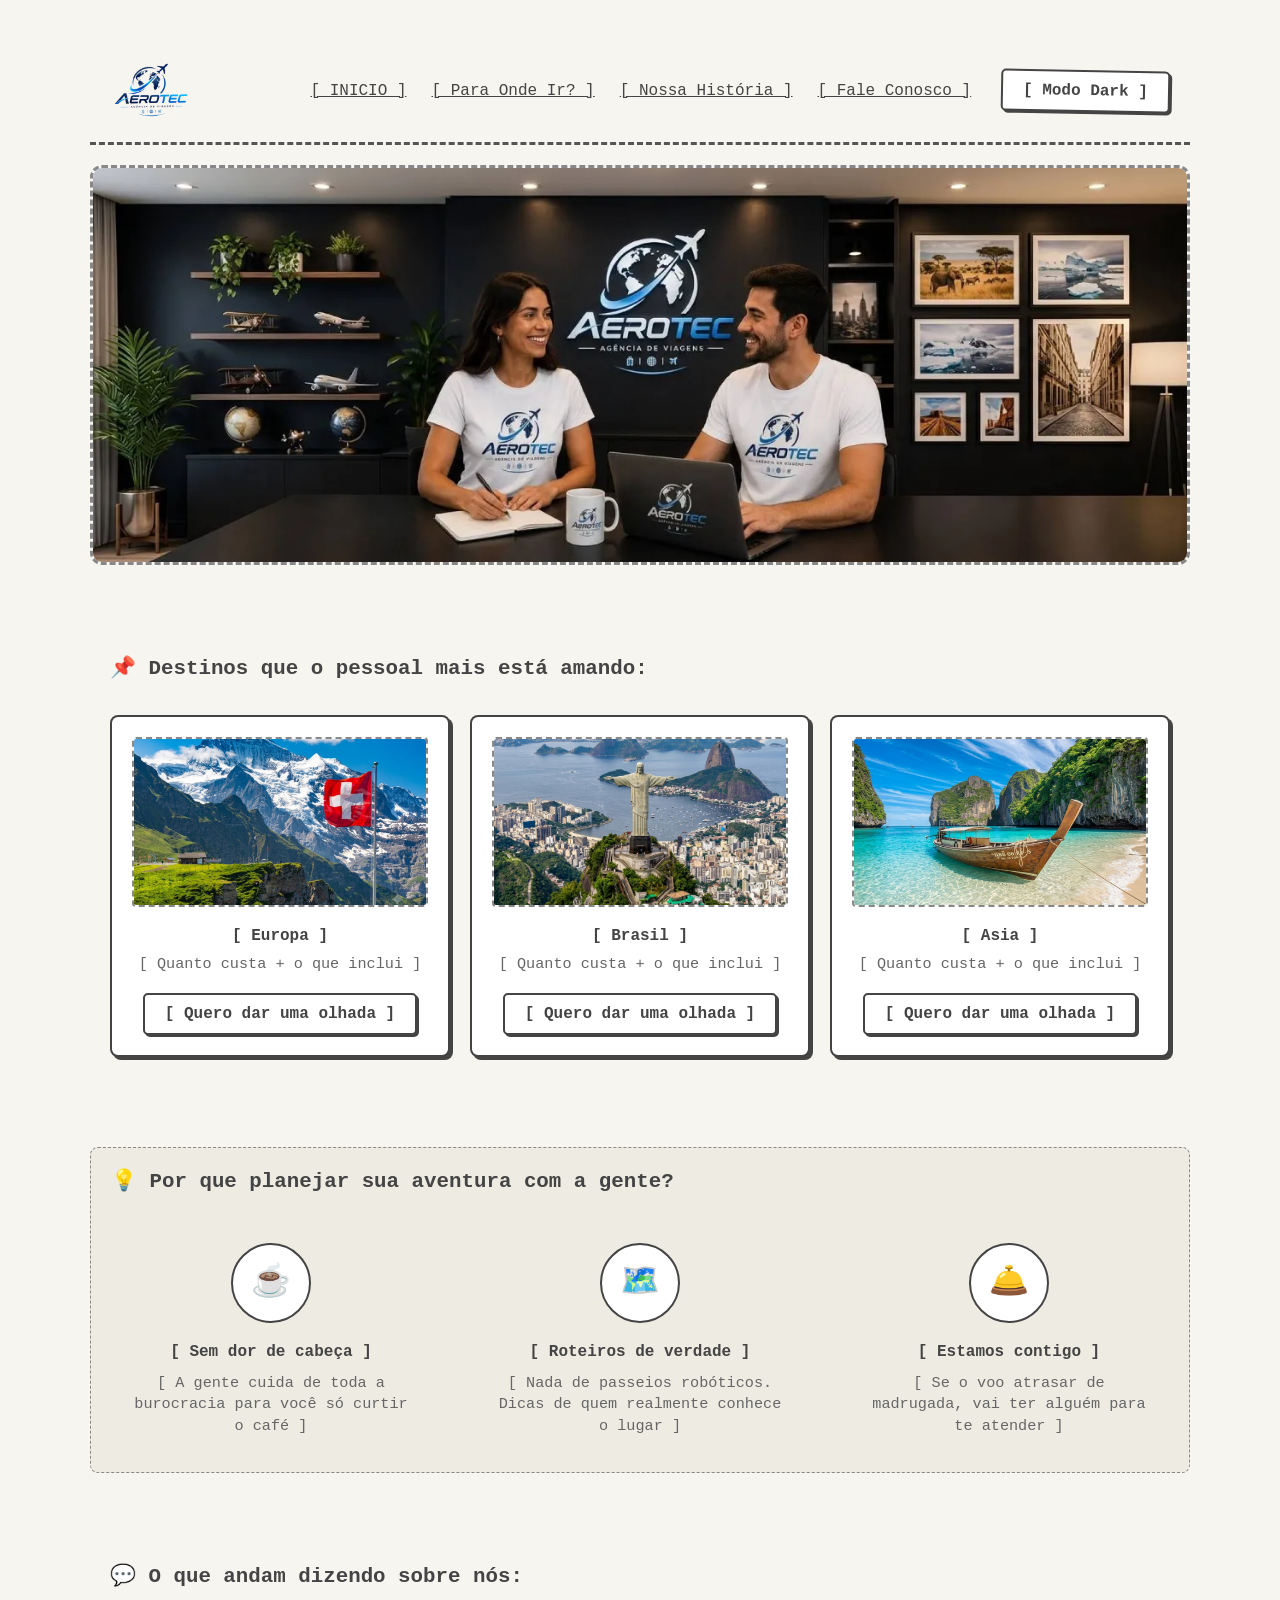
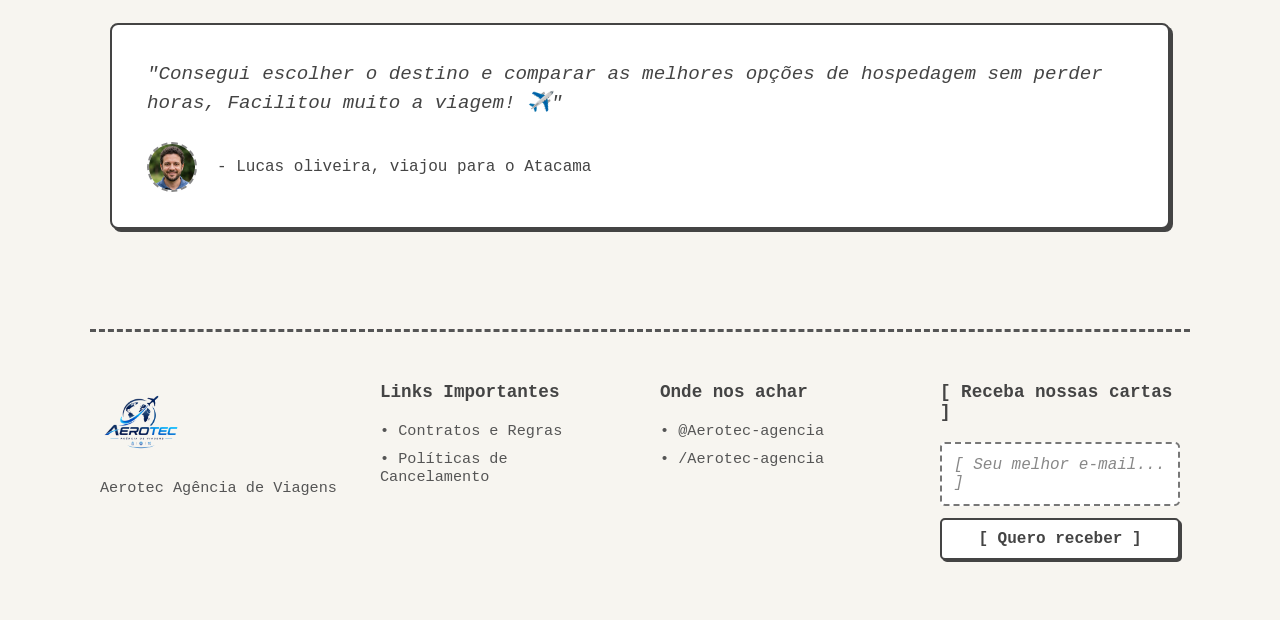
==== index.html @ b5531c9f "primeiro commit" ====
<!DOCTYPE html>
<html lang="pt-BR">
<head>
    <meta charset="UTF-8">
    <title>Meu Rascunho - Aerotec Agência de Viagens</title>
    <link rel="stylesheet" href="style.css">
</head>
<body>

    <div class="container-fixo">
        
        <header class="header-rascunho">
            <div class="logo-box">
                <img id="logo-header" class="logo-img tema-img" src="images/logo.webp" data-claro="images/logo.webp" data-escuro="images/logo%20dark.webp" alt="Logo Aerotec">
            </div>
            <nav class="nav-rascunho">
                <span>[ INICIO ]</span>
                <a href="#destinos" style="text-decoration: none; color: inherit;"><span>[ Para Onde Ir? ]</span></a>
                <a href="historia.html" style="text-decoration: none; color: inherit;"><span>[ Nossa História ]</span></a>
                <a href="#contato" style="text-decoration: none; color: inherit;"><span>[ Fale Conosco ]</span></a>
                <button type="button" id="botao-modo-dark" class="botao-falso botao-modo-dark">[ Modo Dark ]</button>
            </nav>
        </header>

        <section class="hero-rascunho">
            <img id="hero-banner" class="hero-imagem tema-img" src="images/banner.webp" data-claro="images/banner.webp" data-escuro="images/banner%20dark.webp" alt="Banner Aerotec">
        </section>

        <section id="destinos" class="secao-rascunho">
            <h3>📌 Destinos que o pessoal mais está amando:</h3>
            <div class="grid-destinos">
                <div class="card-destino">
                    <div class="imagem-box">
                        <img src="images/pag.europa.webp" alt="Foto da Praia X">
                    </div>
                    <h4>[ Europa ]</h4>
                    <p>[ Quanto custa + o que inclui ]</p>
                    <div class="botao-falso">[ Quero dar uma olhada ]</div>
                </div>
                <div class="card-destino">
                    <div class="imagem-box">
                        <img src="images/pag.brasil.webp" alt="Foto da Cidade Y">
                    </div>
                    <h4>[ Brasil ]</h4>
                    <p>[ Quanto custa + o que inclui ]</p>
                    <div class="botao-falso">[ Quero dar uma olhada ]</div>
                </div>
                <div class="card-destino">
                    <div class="imagem-box">
                        <img src="images/pag.asia.webp" alt="Foto da Montanha Z">
                    </div>
                    <h4>[ Asia ]</h4>
                    <p>[ Quanto custa + o que inclui ]</p>
                    <div class="botao-falso">[ Quero dar uma olhada ]</div>
                </div>
            </div>
        </section>

        <section class="secao-rascunho bkg-papel">
            <h3>💡 Por que planejar sua aventura com a gente?</h3>
            <div class="grid-vantagens">
                <div class="card-vantagem">
                    <div class="icone-box">☕</div>
                    <h4>[ Sem dor de cabeça ]</h4>
                    <p>[ A gente cuida de toda a burocracia para você só curtir o café ]</p>
                </div>
                <div class="card-vantagem">
                    <div class="icone-box">🗺️</div>
                    <h4>[ Roteiros de verdade ]</h4>
                    <p>[ Nada de passeios robóticos. Dicas de quem realmente conhece o lugar ]</p>
                </div>
                <div class="card-vantagem">
                    <div class="icone-box">🛎️</div>
                    <h4>[ Estamos contigo ]</h4>
                    <p>[ Se o voo atrasar de madrugada, vai ter alguém para te atender ]</p>
                </div>
            </div>
        </section>

        <section class="secao-rascunho">
            <h3>💬 O que andam dizendo sobre nós:</h3>
            <div class="depoimento-box">
                <p class="aspas">"Consegui escolher o destino e comparar as melhores opções de hospedagem sem perder horas, Facilitou muito a viagem! ✈️"</p>
                <div class="cliente-info">
                    <div class="avatar-falso">
                        <img src="images/lucas avaliador.webp" alt="Foto do cliente">
                    </div>
                    <span>- Lucas oliveira, viajou para o Atacama</span>
                </div>
            </div>
        </section>

        <footer class="footer-rascunho">
            <div class="coluna-footer">
                <img id="logo-footer" class="logo-footer logo-img tema-img" src="images/logo.webp" data-claro="images/logo.webp" data-escuro="images/logo%20dark.webp" alt="Logo Aerotec">
                <p>Aerotec Agência de Viagens</p>
            </div>
            <div class="coluna-footer">
                <strong>Links Importantes</strong>
                <p>• <a href="contratos.html" style="text-decoration: none; color: inherit;">Contratos e Regras</a></p>
                <p>• <a href="politicas.html" style="text-decoration: none; color: inherit;">Políticas de Cancelamento</a></p>
            </div>
            <div class="coluna-footer">
                <strong>Onde nos achar</strong>
                <p>• @Aerotec-agencia</p>
                <p>• /Aerotec-agencia</p>
            </div>
            <div id="contato" class="coluna-footer">
                <strong>[ Receba nossas cartas ]</strong>
                <div class="input-falso">[ Seu melhor e-mail... ]</div>
                <div class="botao-falso">[ Quero receber ]</div>
            </div>
        </footer>

    </div>

    <script>
        const botaoModoDark = document.getElementById('botao-modo-dark');
        const imagensTema = document.querySelectorAll('.tema-img');

        botaoModoDark.addEventListener('click', () => {
            const ativarDark = !document.body.classList.contains('modo-dark');
            document.body.classList.toggle('modo-dark', ativarDark);

            imagensTema.forEach((img) => {
                img.src = ativarDark ? img.dataset.escuro : img.dataset.claro;
            });

            botaoModoDark.textContent = ativarDark ? '[ Modo Claro ]' : '[ Modo Dark ]';
        });
    </script>

</body>
</html>
---- style.css ----
/* CONFIGURAÇÕES GERAIS - ESTILO RASCUNHO À MÃO */
* {
    margin: 0;
    padding: 0;
    box-sizing: border-box;
    font-family: 'Comic Sans MS', 'Chalkboard SE', 'Courier New', sans-serif;
    color: var(--texto-principal);
}

:root {
    --fundo-pagina: #f7f5f0;
    --texto-principal: #444444;
    --texto-secundario: #666666;
    --texto-suave: #555555;
    --texto-placeholder: #888888;
    --borda-principal: #444444;
    --borda-secundaria: #555555;
    --borda-suave: #888888;
    --borda-tracejada: #777777;
    --fundo-card: #ffffff;
    --fundo-papel: #eeebe3;
    --fundo-input: #ffffff;
    --fundo-imagem: #fafafa;
    --sombra-cor: #444444;
}

body {
    background-color: var(--fundo-pagina);
    padding: 40px 0;
    transition: background-color 0.3s ease;
}

body.modo-dark {
    --fundo-pagina: #1a1a22;
    --texto-principal: #e8e4dc;
    --texto-secundario: #c4bfb5;
    --texto-suave: #b8b3a8;
    --texto-placeholder: #9a958a;
    --borda-principal: #d4af37;
    --borda-secundaria: #c9a227;
    --borda-suave: #a89030;
    --borda-tracejada: #8a7840;
    --fundo-card: #252530;
    --fundo-papel: #2a2a35;
    --fundo-input: #2e2e3a;
    --fundo-imagem: #303040;
    --sombra-cor: #000000;
}

/* CONTAINER FIXO - SEM RESPONSIVIDADE */
.container-fixo {
    width: 1100px;
    margin: 0 auto;
    position: relative;
}

/* ESPAÇAMENTO E RESPIRO */
.secao-rascunho {
    margin: 70px 0; /* Espaço vazio generoso para o layout respirar */
    padding: 20px;
}

.bkg-papel {
    background-color: var(--fundo-papel);
    border-radius: 8px;
    border: 1px dashed var(--borda-suave);
}

h3 {
    margin-bottom: 35px;
    font-size: 1.3rem;
    font-weight: bold;
}

/* BOTÕES E INPUTS ARTESANAIS */
.botao-falso {
    border: 2px solid var(--borda-principal);
    padding: 10px 20px;
    display: inline-block;
    background: var(--fundo-card);
    cursor: pointer;
    text-align: center;
    font-weight: bold;
    border-radius: 5px;
    box-shadow: 2px 2px 0px var(--sombra-cor);
    font-family: inherit;
    font-size: inherit;
}

.input-falso {
    border: 2px dashed var(--borda-tracejada);
    padding: 12px;
    background: var(--fundo-input);
    color: var(--texto-placeholder);
    flex-grow: 1;
    font-style: italic;
    border-radius: 5px;
}

/* CABEÇALHO FIXO */
.header-rascunho {
    display: flex;
    justify-content: space-between;
    align-items: center;
    padding: 10px 20px;
    border-bottom: 3px dashed var(--borda-secundaria);
    margin-bottom: 20px;
}

.logo-box {
    transform: rotate(-1deg);
}

.logo-box img,
.logo-footer {
    height: 82px;
    width: auto;
    display: block;
}

body.modo-dark .logo-box {
    background: transparent;
}

.nav-rascunho {
    display: flex;
    align-items: center;
    flex-wrap: wrap;
    gap: 10px 25px;
}

.nav-rascunho span {
    cursor: pointer;
    text-decoration: underline;
}

.botao-modo-dark {
    transform: rotate(1deg);
    margin-left: 5px;
}

/* HERO / BANNER PRINCIPAL FIXO */
.hero-rascunho {
    border: 3px dashed var(--borda-suave);
    border-radius: 12px;
    overflow: hidden;
    line-height: 0;
    aspect-ratio: 11 / 4;
}

.hero-imagem {
    width: 100%;
    height: 100%;
    display: block;
    object-fit: cover;
    object-position: center;
}
.grid-destinos {
    display: flex;
    justify-content: space-between;
}

.card-destino {
    border: 2px solid var(--borda-principal);
    width: 340px;
    padding: 20px;
    background: var(--fundo-card);
    border-radius: 8px;
    box-shadow: 3px 3px 0px var(--sombra-cor);
    text-align: center;
}

.imagem-box {
    border: 2px dashed var(--borda-suave);
    height: 170px;
    margin-bottom: 20px;
    background: var(--fundo-imagem);
    overflow: hidden;
    border-radius: 4px;
}

.imagem-box img {
    width: 100%;
    height: 100%;
    object-fit: cover;
    display: block;
}

.card-destino h4 {
    margin-bottom: 10px;
}

.card-destino p {
    margin-bottom: 20px;
    color: var(--texto-secundario);
    font-size: 0.95rem;
}

/* SEÇÃO 2: VANTAGENS FIXO */
.grid-vantagens {
    display: flex;
    justify-content: space-between;
}

.card-vantagem {
    width: 320px; /* Largura estritamente fixa */
    text-align: center;
    padding: 15px;
}

.icone-box {
    border: 2px solid var(--borda-principal);
    width: 80px;
    height: 80px;
    line-height: 76px;
    font-size: 2rem;
    margin: 0 auto 20px auto;
    background: var(--fundo-card);
    border-radius: 50%;
}

.card-vantagem h4 {
    margin-bottom: 12px;
}

.card-vantagem p {
    font-size: 0.95rem;
    color: var(--texto-secundario);
    line-height: 1.4;
}

.depoimento-box {
    border: 2px solid var(--borda-principal);
    padding: 35px;
    background: var(--fundo-card);
    border-radius: 8px;
    box-shadow: 3px 3px 0px var(--sombra-cor);
    position: relative;
}

.aspas {
    font-style: italic;
    font-size: 1.2rem;
    margin-bottom: 25px;
    line-height: 1.5;
}

.cliente-info {
    display: flex;
    align-items: center;
    gap: 20px;
}

.avatar-falso {
    border: 2px dashed var(--borda-suave);
    width: 50px;
    height: 50px;
    background: var(--fundo-imagem);
    border-radius: 50%;
    overflow: hidden;
    flex-shrink: 0;
}

.avatar-falso img {
    width: 100%;
    height: 100%;
    object-fit: cover;
    display: block;
}

.logo-footer {
    margin-bottom: 15px;
}

/* RODAPÉ FIXO */
.footer-rascunho {
    margin-top: 80px;
    border-top: 3px dashed var(--borda-secundaria);
    padding: 50px 10px 20px 10px;
    display: flex;
    justify-content: space-between;
}

.coluna-footer {
    width: 240px; /* Largura estritamente fixa */
}

.coluna-footer strong {
    display: block;
    margin-bottom: 20px;
    font-size: 1.1rem;
}

.coluna-footer p {
    margin-bottom: 10px;
    font-size: 0.95rem;
    color: var(--texto-suave);
}

.coluna-footer .input-falso {
    margin-bottom: 12px;
    display: block;
    width: 100%;
}

.coluna-footer .botao-falso {
    width: 100%;
}
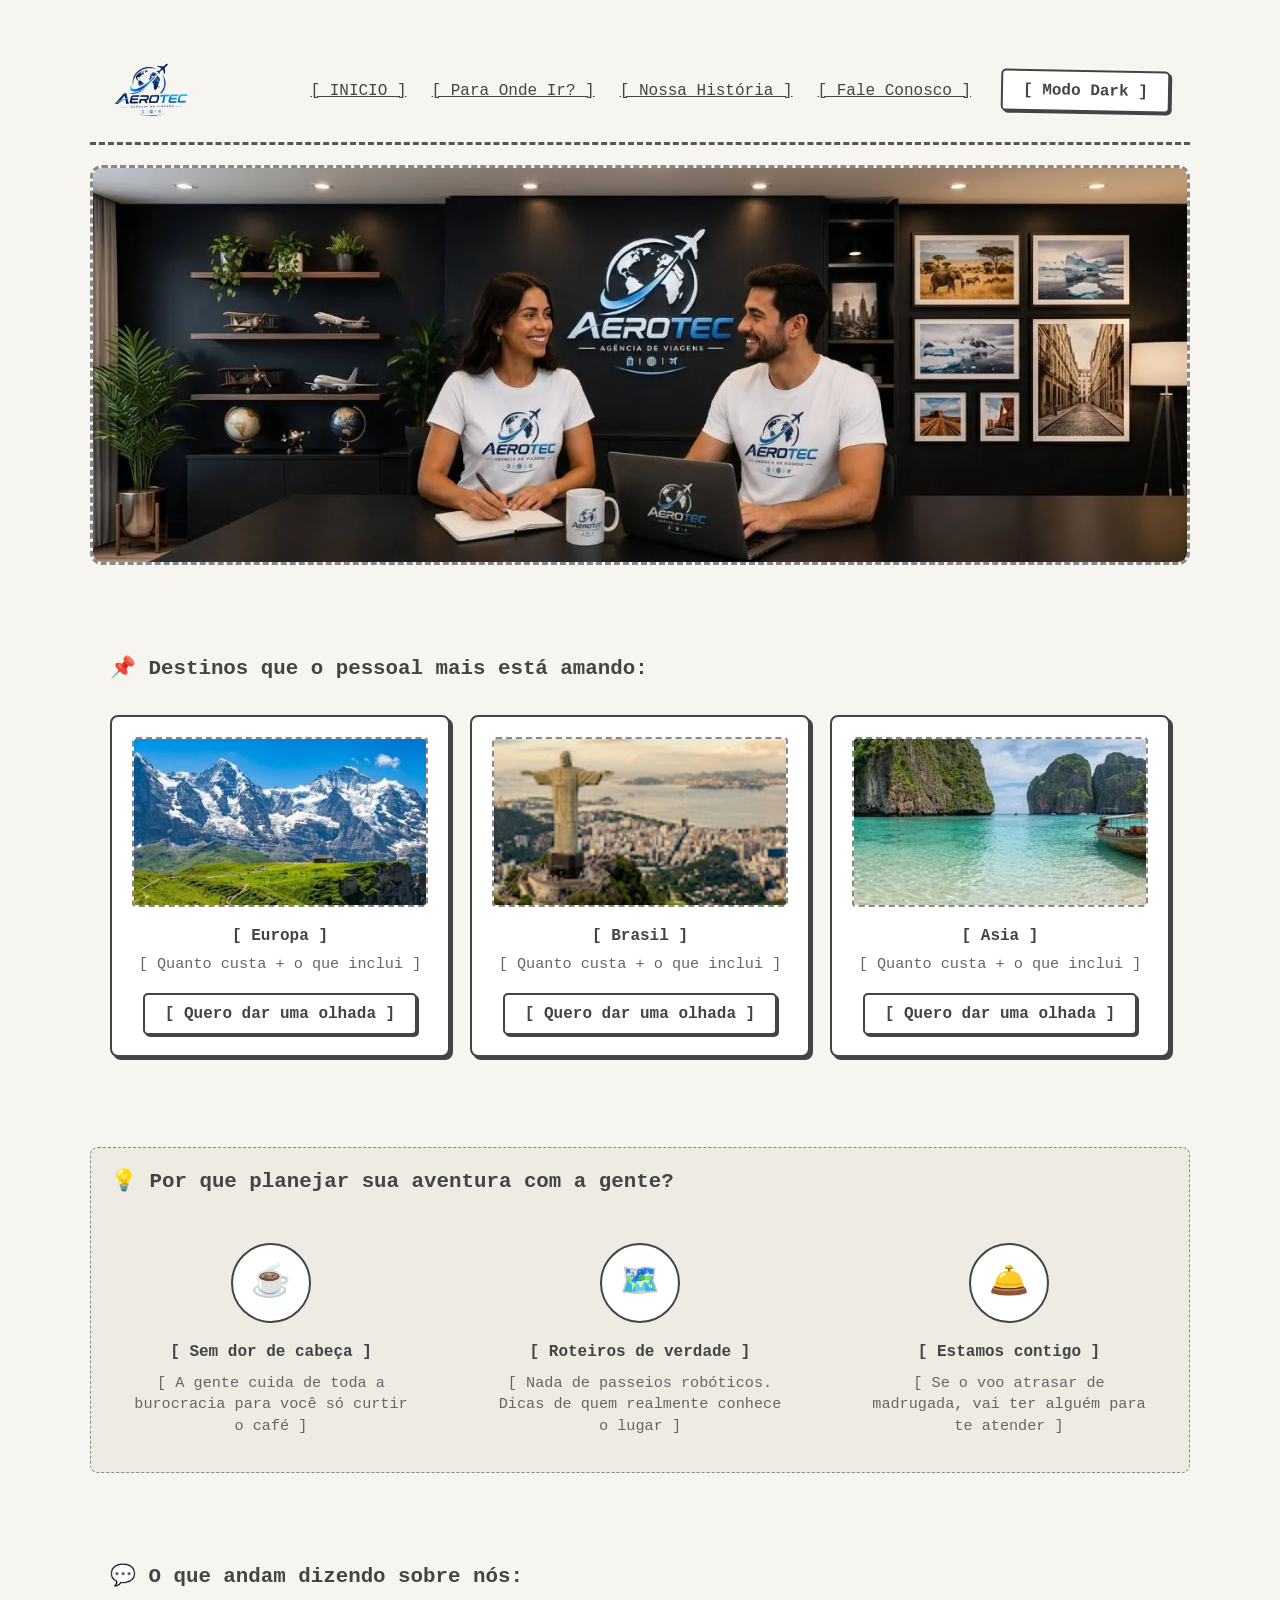
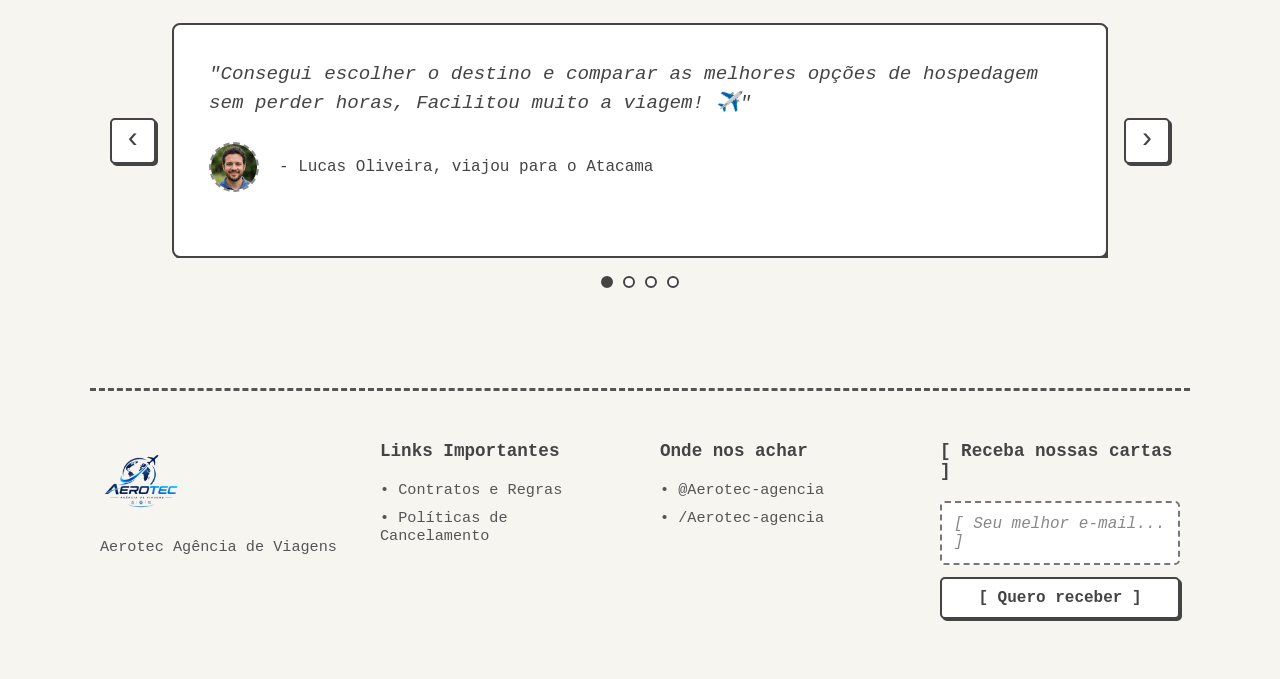
==== commit 6a849b36: "Atualização do projeto" ====
--- a/index.html
+++ b/index.html
@@ -4,6 +4,7 @@
     <meta charset="UTF-8">
     <title>Meu Rascunho - Aerotec Agência de Viagens</title>
     <link rel="stylesheet" href="style.css">
+    <meta name="viewport" content="width=device-width, initial-scale=1.0">
 </head>
 <body>
 
@@ -25,34 +26,49 @@
         <section class="hero-rascunho">
             <img id="hero-banner" class="hero-imagem tema-img" src="images/banner.webp" data-claro="images/banner.webp" data-escuro="images/banner%20dark.webp" alt="Banner Aerotec">
         </section>
-
         <section id="destinos" class="secao-rascunho">
             <h3>📌 Destinos que o pessoal mais está amando:</h3>
             <div class="grid-destinos">
+        
+                <!-- Card Europa -->
                 <div class="card-destino">
                     <div class="imagem-box">
-                        <img src="images/pag.europa.webp" alt="Foto da Praia X">
+                        <picture>
+                            <source srcset="images/pag.europa_mobile.webp" media="(max-width: 768px)">
+                            <img src="images/pag.europa.webp" alt="Europa">
+                        </picture>
                     </div>
                     <h4>[ Europa ]</h4>
                     <p>[ Quanto custa + o que inclui ]</p>
                     <div class="botao-falso">[ Quero dar uma olhada ]</div>
                 </div>
+        
+                <!-- Card Brasil -->
                 <div class="card-destino">
                     <div class="imagem-box">
-                        <img src="images/pag.brasil.webp" alt="Foto da Cidade Y">
+                        <picture>
+                            <source srcset="images/pag.brasil_mobile.webp" media="(max-width: 768px)">
+                            <img src="images/pag.brasil.webp" alt="Brasil">
+                        </picture>
                     </div>
                     <h4>[ Brasil ]</h4>
                     <p>[ Quanto custa + o que inclui ]</p>
                     <div class="botao-falso">[ Quero dar uma olhada ]</div>
                 </div>
+        
+                <!-- Card Ásia -->
                 <div class="card-destino">
                     <div class="imagem-box">
-                        <img src="images/pag.asia.webp" alt="Foto da Montanha Z">
+                        <picture>
+                            <source srcset="images/pag.asia_mobile.webp" media="(max-width: 768px)">
+                            <img src="images/pag.asia.webp" alt="Ásia">
+                        </picture>
                     </div>
                     <h4>[ Asia ]</h4>
                     <p>[ Quanto custa + o que inclui ]</p>
                     <div class="botao-falso">[ Quero dar uma olhada ]</div>
                 </div>
+        
             </div>
         </section>
 
@@ -79,14 +95,52 @@
 
         <section class="secao-rascunho">
             <h3>💬 O que andam dizendo sobre nós:</h3>
-            <div class="depoimento-box">
-                <p class="aspas">"Consegui escolher o destino e comparar as melhores opções de hospedagem sem perder horas, Facilitou muito a viagem! ✈️"</p>
-                <div class="cliente-info">
-                    <div class="avatar-falso">
-                        <img src="images/lucas avaliador.webp" alt="Foto do cliente">
-                    </div>
-                    <span>- Lucas oliveira, viajou para o Atacama</span>
-                </div>
+            <div class="carrossel-depoimentos" id="carrossel-depoimentos">
+                <div class="carrossel-linha">
+                    <button type="button" class="carrossel-seta" data-carrossel-prev aria-label="Depoimento anterior">‹</button>
+                    <div class="carrossel-viewport">
+                        <div class="carrossel-trilha">
+                            <article class="depoimento-box">
+                                <p class="aspas">"Consegui escolher o destino e comparar as melhores opções de hospedagem sem perder horas, Facilitou muito a viagem! ✈️"</p>
+                                <div class="cliente-info">
+                                    <div class="avatar-falso">
+                                        <img src="images/lucas avaliador.webp" alt="Foto de Lucas Oliveira">
+                                    </div>
+                                    <span>- Lucas Oliveira, viajou para o Atacama</span>
+                                </div>
+                            </article>
+                            <article class="depoimento-box">
+                                <p class="aspas">"O roteiro na Europa foi redondo: trem, hotel e dicas de quem já conhecia a cidade. Não fiquei perdido nem um dia. 🗺️"</p>
+                                <div class="cliente-info">
+                                    <div class="avatar-falso">
+                                        <img src="images/marinaavaliadora.webp" alt="Foto de Marina Costa">
+                                    </div>
+                                    <span>- Marina Costa, viajou para Lisboa</span>
+                                </div>
+                            </article>
+                            <article class="depoimento-box">
+                                <p class="aspas">"Pedi um plano para o Japão e saiu do papel sem enrolação. Passagens, hospedagem e horários certos para não perder nada. 🏯"</p>
+                                <div class="cliente-info">
+                                    <div class="avatar-falso">
+                                        <img src="images/rafaelavaliador.webp" alt="Foto de Rafael Santos">
+                                    </div>
+                                    <span>- Rafael Santos, viajou para Tóquio</span>
+                                </div>
+                            </article>
+                            <article class="depoimento-box">
+                                <p class="aspas">"Queria conhecer o Brasil de verdade, não só o cartão-postal. A equipe montou um roteiro leve e com gente pra atender se algo saísse do script. 🌿"</p>
+                                <div class="cliente-info">
+                                    <div class="avatar-falso">
+                                        <img src="images/pedro avaliador.webp" alt="Foto de Pedro Raul">
+                                    </div>
+                                    <span>- Pedro raul, viajou para a Chapada Diamantina</span>
+                                </div>
+                            </article>
+                        </div>
+                    </div>
+                    <button type="button" class="carrossel-seta" data-carrossel-next aria-label="Próximo depoimento">›</button>
+                </div>
+                <div class="carrossel-pontos" data-carrossel-pontos></div>
             </div>
         </section>
 
@@ -128,7 +182,33 @@
 
             botaoModoDark.textContent = ativarDark ? '[ Modo Claro ]' : '[ Modo Dark ]';
         });
+
+        const carrossel = document.getElementById('carrossel-depoimentos');
+        const trilha = carrossel.querySelector('.carrossel-trilha');
+        const slides = carrossel.querySelectorAll('.depoimento-box');
+        const pontosBox = carrossel.querySelector('[data-carrossel-pontos]');
+        let indiceAtual = 0;
+
+        slides.forEach((_, indice) => {
+            const ponto = document.createElement('button');
+            ponto.type = 'button';
+            ponto.className = 'carrossel-ponto' + (indice === 0 ? ' ativo' : '');
+            ponto.setAttribute('aria-label', 'Ir para depoimento ' + (indice + 1));
+            ponto.addEventListener('click', () => irParaSlide(indice));
+            pontosBox.appendChild(ponto);
+        });
+
+        const pontos = pontosBox.querySelectorAll('.carrossel-ponto');
+
+        function irParaSlide(indice) {
+            indiceAtual = (indice + slides.length) % slides.length;
+            trilha.style.transform = 'translateX(-' + (indiceAtual * 100) + '%)';
+            pontos.forEach((ponto, i) => ponto.classList.toggle('ativo', i === indiceAtual));
+        }
+
+        carrossel.querySelector('[data-carrossel-prev]').addEventListener('click', () => irParaSlide(indiceAtual - 1));
+        carrossel.querySelector('[data-carrossel-next]').addEventListener('click', () => irParaSlide(indiceAtual + 1));
     </script>
 
 </body>
-</html>+</html> 
--- a/style.css
+++ b/style.css
@@ -229,6 +229,72 @@
     line-height: 1.4;
 }
 
+.carrossel-depoimentos {
+    position: relative;
+}
+
+.carrossel-linha {
+    display: flex;
+    align-items: center;
+    gap: 16px;
+}
+
+.carrossel-viewport {
+    overflow: hidden;
+    flex: 1;
+    min-width: 0;
+}
+
+.carrossel-trilha {
+    display: flex;
+    transition: transform 0.4s ease;
+}
+
+.carrossel-trilha .depoimento-box {
+    flex: 0 0 100%;
+    min-height: 210px;
+}
+
+.carrossel-seta {
+    width: 46px;
+    height: 46px;
+    flex-shrink: 0;
+    border: 2px solid var(--borda-principal);
+    background: var(--fundo-card);
+    box-shadow: 2px 2px 0px var(--sombra-cor);
+    border-radius: 5px;
+    cursor: pointer;
+    font-size: 1.8rem;
+    line-height: 1;
+    font-family: inherit;
+    color: var(--texto-principal);
+}
+
+.carrossel-seta:hover {
+    transform: translateY(-1px);
+}
+
+.carrossel-pontos {
+    display: flex;
+    justify-content: center;
+    gap: 10px;
+    margin-top: 18px;
+}
+
+.carrossel-ponto {
+    width: 12px;
+    height: 12px;
+    padding: 0;
+    border: 2px solid var(--borda-principal);
+    background: var(--fundo-card);
+    border-radius: 50%;
+    cursor: pointer;
+}
+
+.carrossel-ponto.ativo {
+    background: var(--borda-principal);
+}
+
 .depoimento-box {
     border: 2px solid var(--borda-principal);
     padding: 35px;
@@ -268,6 +334,16 @@
     display: block;
 }
 
+.avatar-iniciais {
+    width: 100%;
+    height: 100%;
+    display: flex;
+    align-items: center;
+    justify-content: center;
+    font-weight: bold;
+    font-size: 0.8rem;
+}
+
 .logo-footer {
     margin-bottom: 15px;
 }
@@ -305,4 +381,33 @@
 
 .coluna-footer .botao-falso {
     width: 100%;
-}+}
+/* Responsividade forçada para celular */
+@media (max-width: 768px) {
+
+    /* Força os 3 cards de destinos a ficarem um abaixo do outro */
+    .grid-destinos {
+      display: flex !important;
+      flex-direction: column !important;
+      align-items: center !important;
+      gap: 20px !important;
+    }
+  
+    .card-destino {
+      width: 100% !important;
+      max-width: 100% !important;
+    }
+  
+    /* Força as colunas do rodapé a empilharem */
+    .footer-rascunho {
+      display: flex !important;
+      flex-direction: column !important;
+      align-items: center !important;
+      text-align: center !important;
+      gap: 20px !important;
+    }
+  
+    .coluna-footer {
+      width: 100% !important;
+    }
+  }
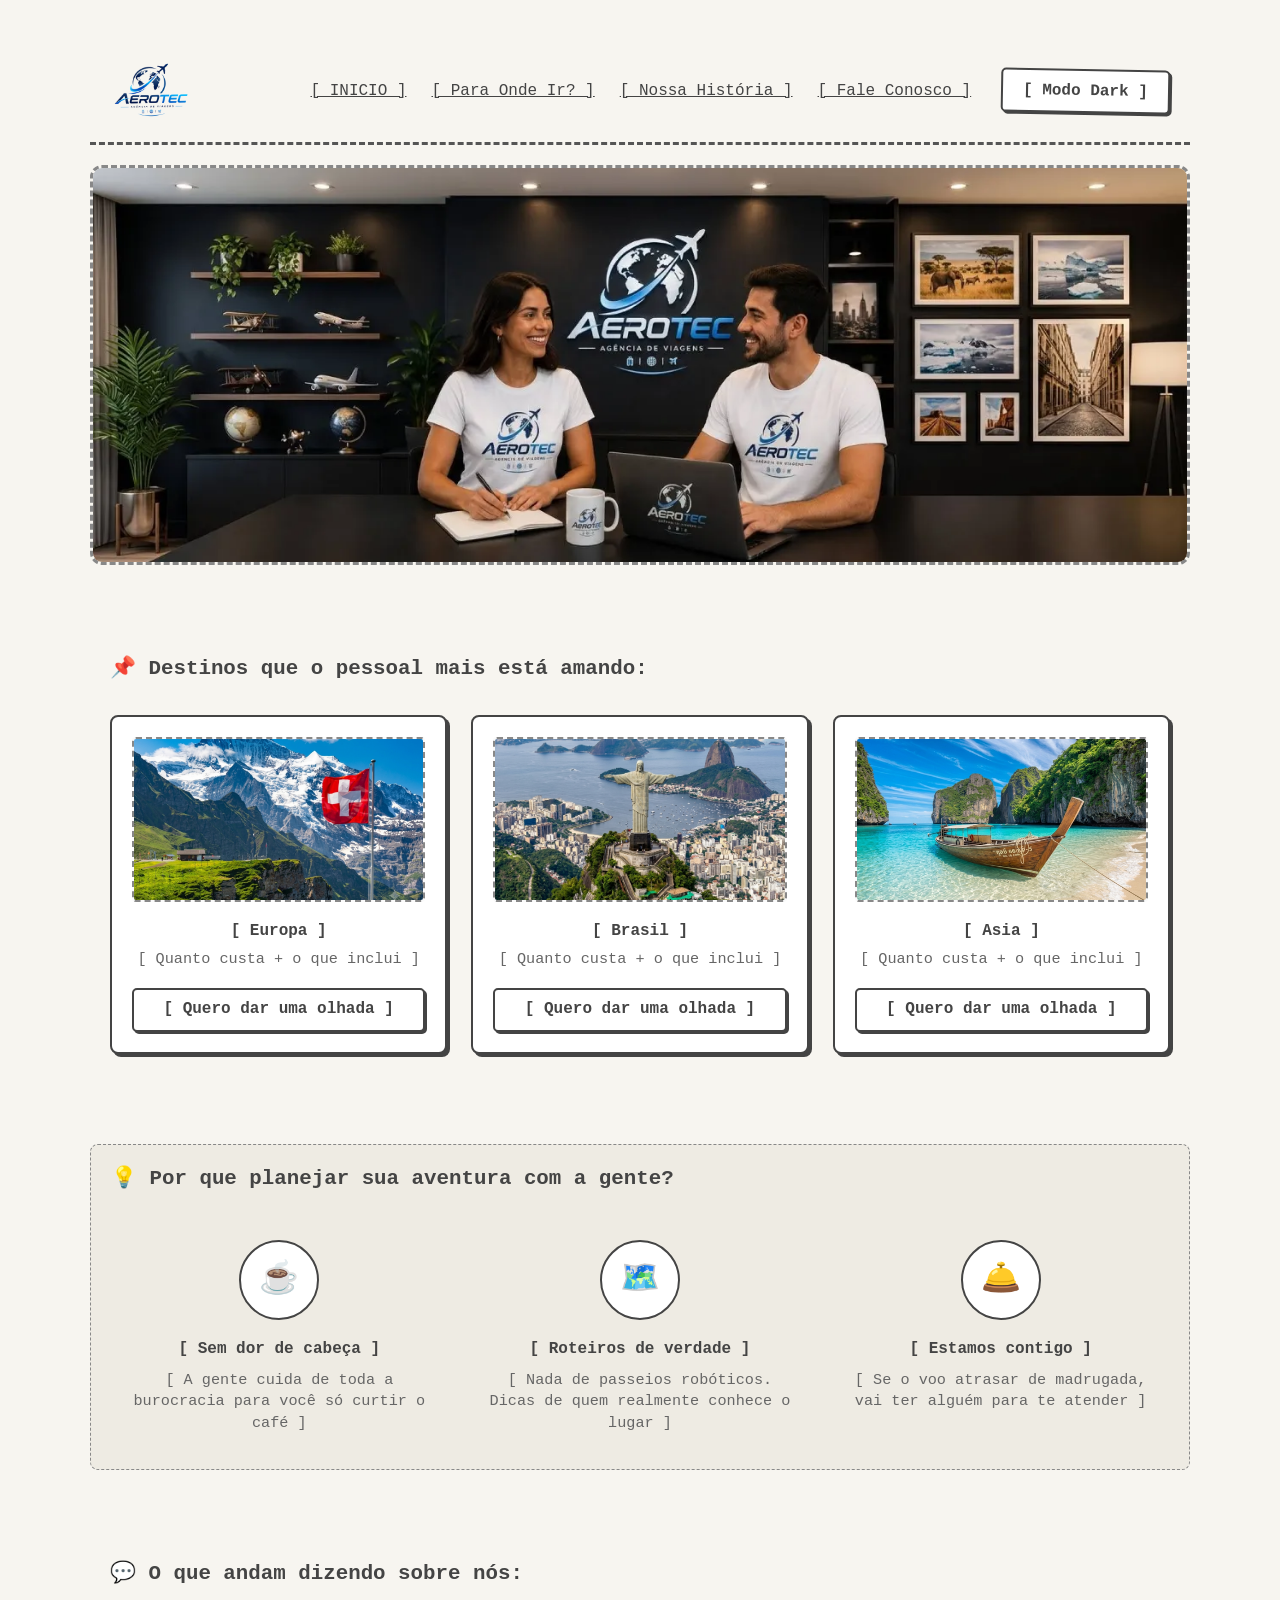
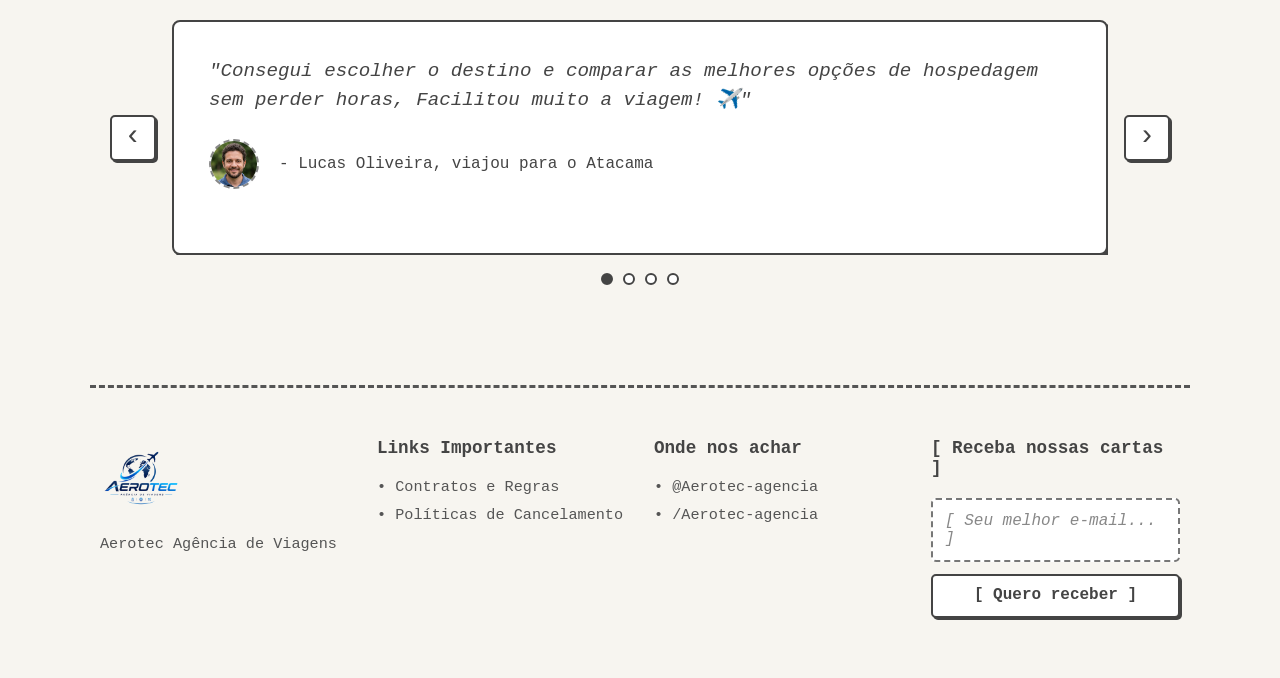
==== commit b5b02cc4: "Atualização do projeto" ====
--- a/index.html
+++ b/index.html
@@ -8,17 +8,20 @@
 </head>
 <body>
 
-    <div class="container-fixo">
+    <div class="container-fixo" id="inicio">
         
         <header class="header-rascunho">
-            <div class="logo-box">
-                <img id="logo-header" class="logo-img tema-img" src="images/logo.webp" data-claro="images/logo.webp" data-escuro="images/logo%20dark.webp" alt="Logo Aerotec">
-            </div>
-            <nav class="nav-rascunho">
-                <span>[ INICIO ]</span>
-                <a href="#destinos" style="text-decoration: none; color: inherit;"><span>[ Para Onde Ir? ]</span></a>
-                <a href="historia.html" style="text-decoration: none; color: inherit;"><span>[ Nossa História ]</span></a>
-                <a href="#contato" style="text-decoration: none; color: inherit;"><span>[ Fale Conosco ]</span></a>
+            <div class="header-topo">
+                <div class="logo-box">
+                    <img id="logo-header" class="logo-img tema-img" src="images/logo.webp" data-claro="images/logo.webp" data-escuro="images/logo%20dark.webp" alt="Logo Aerotec">
+                </div>
+                <button type="button" class="menu-toggle" id="menu-toggle" aria-expanded="false" aria-controls="nav-principal">[ Menu ]</button>
+            </div>
+            <nav class="nav-rascunho" id="nav-principal">
+                <a href="#inicio">[ INICIO ]</a>
+                <a href="#destinos">[ Para Onde Ir? ]</a>
+                <a href="historia.html">[ Nossa História ]</a>
+                <a href="#contato">[ Fale Conosco ]</a>
                 <button type="button" id="botao-modo-dark" class="botao-falso botao-modo-dark">[ Modo Dark ]</button>
             </nav>
         </header>
@@ -208,6 +211,25 @@
 
         carrossel.querySelector('[data-carrossel-prev]').addEventListener('click', () => irParaSlide(indiceAtual - 1));
         carrossel.querySelector('[data-carrossel-next]').addEventListener('click', () => irParaSlide(indiceAtual + 1));
+
+        const menuToggle = document.getElementById('menu-toggle');
+        const navPrincipal = document.getElementById('nav-principal');
+
+        menuToggle.addEventListener('click', () => {
+            const aberto = navPrincipal.classList.toggle('aberto');
+            menuToggle.setAttribute('aria-expanded', String(aberto));
+            menuToggle.textContent = aberto ? '[ Fechar ]' : '[ Menu ]';
+        });
+
+        navPrincipal.querySelectorAll('a').forEach((link) => {
+            link.addEventListener('click', () => {
+                if (window.matchMedia('(max-width: 768px)').matches) {
+                    navPrincipal.classList.remove('aberto');
+                    menuToggle.setAttribute('aria-expanded', 'false');
+                    menuToggle.textContent = '[ Menu ]';
+                }
+            });
+        });
     </script>
 
 </body>
--- a/style.css
+++ b/style.css
@@ -24,10 +24,24 @@
     --sombra-cor: #444444;
 }
 
+html {
+    overflow-x: hidden;
+    scroll-behavior: smooth;
+}
+
+img,
+picture,
+svg {
+    max-width: 100%;
+    display: block;
+}
+
 body {
     background-color: var(--fundo-pagina);
-    padding: 40px 0;
+    padding: 40px 16px;
     transition: background-color 0.3s ease;
+    overflow-x: hidden;
+    min-width: 0;
 }
 
 body.modo-dark {
@@ -47,16 +61,16 @@
     --sombra-cor: #000000;
 }
 
-/* CONTAINER FIXO - SEM RESPONSIVIDADE */
 .container-fixo {
-    width: 1100px;
+    width: 100%;
+    max-width: 1100px;
     margin: 0 auto;
     position: relative;
-}
-
-/* ESPAÇAMENTO E RESPIRO */
+    min-width: 0;
+}
+
 .secao-rascunho {
-    margin: 70px 0; /* Espaço vazio generoso para o layout respirar */
+    margin: 70px 0;
     padding: 20px;
 }
 
@@ -68,11 +82,11 @@
 
 h3 {
     margin-bottom: 35px;
-    font-size: 1.3rem;
+    font-size: clamp(1.1rem, 2.4vw, 1.3rem);
     font-weight: bold;
-}
-
-/* BOTÕES E INPUTS ARTESANAIS */
+    overflow-wrap: anywhere;
+}
+
 .botao-falso {
     border: 2px solid var(--borda-principal);
     padding: 10px 20px;
@@ -85,6 +99,7 @@
     box-shadow: 2px 2px 0px var(--sombra-cor);
     font-family: inherit;
     font-size: inherit;
+    min-height: 44px;
 }
 
 .input-falso {
@@ -97,14 +112,22 @@
     border-radius: 5px;
 }
 
-/* CABEÇALHO FIXO */
 .header-rascunho {
     display: flex;
     justify-content: space-between;
     align-items: center;
+    gap: 16px;
     padding: 10px 20px;
     border-bottom: 3px dashed var(--borda-secundaria);
     margin-bottom: 20px;
+}
+
+.header-topo {
+    display: flex;
+    align-items: center;
+    justify-content: space-between;
+    gap: 12px;
+    min-width: 0;
 }
 
 .logo-box {
@@ -115,37 +138,55 @@
 .logo-footer {
     height: 82px;
     width: auto;
-    display: block;
+    max-width: min(220px, 100%);
+    object-fit: contain;
 }
 
 body.modo-dark .logo-box {
     background: transparent;
 }
 
+.menu-toggle {
+    display: none;
+    border: 2px solid var(--borda-principal);
+    background: var(--fundo-card);
+    box-shadow: 2px 2px 0px var(--sombra-cor);
+    border-radius: 5px;
+    padding: 10px 16px;
+    font-weight: bold;
+    font-family: inherit;
+    cursor: pointer;
+    min-height: 44px;
+}
+
 .nav-rascunho {
     display: flex;
     align-items: center;
     flex-wrap: wrap;
+    justify-content: flex-end;
     gap: 10px 25px;
-}
-
-.nav-rascunho span {
-    cursor: pointer;
+    min-width: 0;
+}
+
+.nav-rascunho a {
     text-decoration: underline;
+    color: inherit;
+    white-space: nowrap;
 }
 
 .botao-modo-dark {
     transform: rotate(1deg);
     margin-left: 5px;
-}
-
-/* HERO / BANNER PRINCIPAL FIXO */
+    white-space: nowrap;
+}
+
 .hero-rascunho {
     border: 3px dashed var(--borda-suave);
     border-radius: 12px;
     overflow: hidden;
     line-height: 0;
     aspect-ratio: 11 / 4;
+    width: 100%;
 }
 
 .hero-imagem {
@@ -155,14 +196,17 @@
     object-fit: cover;
     object-position: center;
 }
+
 .grid-destinos {
-    display: flex;
-    justify-content: space-between;
+    display: grid;
+    grid-template-columns: repeat(3, minmax(0, 1fr));
+    gap: 24px;
 }
 
 .card-destino {
     border: 2px solid var(--borda-principal);
-    width: 340px;
+    width: 100%;
+    min-width: 0;
     padding: 20px;
     background: var(--fundo-card);
     border-radius: 8px;
@@ -172,18 +216,19 @@
 
 .imagem-box {
     border: 2px dashed var(--borda-suave);
-    height: 170px;
+    aspect-ratio: 16 / 9;
+    height: auto;
     margin-bottom: 20px;
     background: var(--fundo-imagem);
     overflow: hidden;
     border-radius: 4px;
 }
 
+.imagem-box picture,
 .imagem-box img {
     width: 100%;
     height: 100%;
     object-fit: cover;
-    display: block;
 }
 
 .card-destino h4 {
@@ -196,14 +241,19 @@
     font-size: 0.95rem;
 }
 
-/* SEÇÃO 2: VANTAGENS FIXO */
+.card-destino .botao-falso {
+    width: 100%;
+}
+
 .grid-vantagens {
-    display: flex;
-    justify-content: space-between;
+    display: grid;
+    grid-template-columns: repeat(3, minmax(0, 1fr));
+    gap: 24px;
 }
 
 .card-vantagem {
-    width: 320px; /* Largura estritamente fixa */
+    width: 100%;
+    min-width: 0;
     text-align: center;
     padding: 15px;
 }
@@ -253,6 +303,7 @@
 .carrossel-trilha .depoimento-box {
     flex: 0 0 100%;
     min-height: 210px;
+    min-width: 0;
 }
 
 .carrossel-seta {
@@ -306,15 +357,21 @@
 
 .aspas {
     font-style: italic;
-    font-size: 1.2rem;
+    font-size: clamp(1rem, 2.2vw, 1.2rem);
     margin-bottom: 25px;
     line-height: 1.5;
+    overflow-wrap: anywhere;
 }
 
 .cliente-info {
     display: flex;
     align-items: center;
     gap: 20px;
+    min-width: 0;
+}
+
+.cliente-info span {
+    overflow-wrap: anywhere;
 }
 
 .avatar-falso {
@@ -348,17 +405,18 @@
     margin-bottom: 15px;
 }
 
-/* RODAPÉ FIXO */
 .footer-rascunho {
     margin-top: 80px;
     border-top: 3px dashed var(--borda-secundaria);
     padding: 50px 10px 20px 10px;
-    display: flex;
-    justify-content: space-between;
+    display: grid;
+    grid-template-columns: repeat(4, minmax(0, 1fr));
+    gap: 28px;
 }
 
 .coluna-footer {
-    width: 240px; /* Largura estritamente fixa */
+    width: 100%;
+    min-width: 0;
 }
 
 .coluna-footer strong {
@@ -371,6 +429,7 @@
     margin-bottom: 10px;
     font-size: 0.95rem;
     color: var(--texto-suave);
+    overflow-wrap: anywhere;
 }
 
 .coluna-footer .input-falso {
@@ -382,32 +441,198 @@
 .coluna-footer .botao-falso {
     width: 100%;
 }
-/* Responsividade forçada para celular */
+
+@media (max-width: 1024px) {
+    .header-rascunho {
+        flex-wrap: wrap;
+        padding: 10px 12px;
+    }
+
+    .nav-rascunho {
+        gap: 10px 16px;
+    }
+
+    .grid-destinos,
+    .grid-vantagens {
+        grid-template-columns: repeat(2, minmax(0, 1fr));
+    }
+
+    .footer-rascunho {
+        grid-template-columns: repeat(2, minmax(0, 1fr));
+        gap: 32px 24px;
+    }
+
+    .hero-rascunho {
+        aspect-ratio: 16 / 7;
+    }
+}
+
 @media (max-width: 768px) {
-
-    /* Força os 3 cards de destinos a ficarem um abaixo do outro */
-    .grid-destinos {
-      display: flex !important;
-      flex-direction: column !important;
-      align-items: center !important;
-      gap: 20px !important;
-    }
-  
+    body {
+        padding: 16px 12px 28px;
+    }
+
+    .secao-rascunho {
+        margin: 40px 0;
+        padding: 16px 10px;
+    }
+
+    .header-rascunho {
+        flex-direction: column;
+        align-items: stretch;
+    }
+
+    .header-topo {
+        width: 100%;
+    }
+
+    .logo-box img,
+    .logo-footer {
+        height: 64px;
+    }
+
+    .menu-toggle {
+        display: inline-flex;
+        align-items: center;
+        justify-content: center;
+    }
+
+    .nav-rascunho {
+        display: none;
+        width: 100%;
+        flex-direction: column;
+        align-items: stretch;
+        justify-content: flex-start;
+        gap: 10px;
+        padding: 8px 0 4px;
+    }
+
+    .nav-rascunho.aberto {
+        display: flex;
+    }
+
+    .nav-rascunho a,
+    .nav-rascunho .botao-modo-dark {
+        width: 100%;
+        text-align: center;
+        white-space: normal;
+        padding: 12px 10px;
+        border: 2px dashed var(--borda-suave);
+        border-radius: 5px;
+        text-decoration: none;
+        margin-left: 0;
+        transform: none;
+    }
+
+    .hero-rascunho {
+        aspect-ratio: 16 / 9;
+    }
+
+    .grid-destinos,
+    .grid-vantagens,
+    .footer-rascunho {
+        grid-template-columns: 1fr;
+    }
+
     .card-destino {
-      width: 100% !important;
-      max-width: 100% !important;
-    }
-  
-    /* Força as colunas do rodapé a empilharem */
+        max-width: 420px;
+        margin: 0 auto;
+        width: 100%;
+    }
+
+    .carrossel-linha {
+        display: grid;
+        grid-template-columns: 1fr 1fr;
+        grid-template-areas:
+            "viewport viewport"
+            "prev next";
+        gap: 12px;
+    }
+
+    .carrossel-viewport {
+        grid-area: viewport;
+    }
+
+    .carrossel-linha .carrossel-seta:first-child {
+        grid-area: prev;
+        width: 100%;
+    }
+
+    .carrossel-linha .carrossel-seta:last-child {
+        grid-area: next;
+        width: 100%;
+    }
+
+    .depoimento-box {
+        padding: 22px 16px;
+        min-height: 0;
+    }
+
+    .cliente-info {
+        gap: 12px;
+        align-items: flex-start;
+    }
+
     .footer-rascunho {
-      display: flex !important;
-      flex-direction: column !important;
-      align-items: center !important;
-      text-align: center !important;
-      gap: 20px !important;
-    }
-  
+        text-align: center;
+        justify-items: center;
+        padding: 36px 8px 12px;
+        margin-top: 48px;
+    }
+
     .coluna-footer {
-      width: 100% !important;
-    }
-  }+        max-width: 360px;
+    }
+
+    .coluna-footer .logo-footer {
+        margin-left: auto;
+        margin-right: auto;
+    }
+}
+
+@media (max-width: 480px) {
+    body {
+        padding: 10px 8px 20px;
+    }
+
+    h3 {
+        margin-bottom: 22px;
+    }
+
+    .secao-rascunho {
+        margin: 28px 0;
+        padding: 12px 6px;
+    }
+
+    .hero-rascunho {
+        aspect-ratio: 4 / 3;
+        border-width: 2px;
+    }
+
+    .card-destino {
+        padding: 14px;
+    }
+
+    .botao-falso {
+        padding: 12px 16px;
+        width: 100%;
+    }
+
+    .icone-box {
+        width: 68px;
+        height: 68px;
+        line-height: 64px;
+        font-size: 1.6rem;
+    }
+}
+
+@media (prefers-reduced-motion: reduce) {
+    html {
+        scroll-behavior: auto;
+    }
+
+    .carrossel-trilha,
+    body {
+        transition: none;
+    }
+}
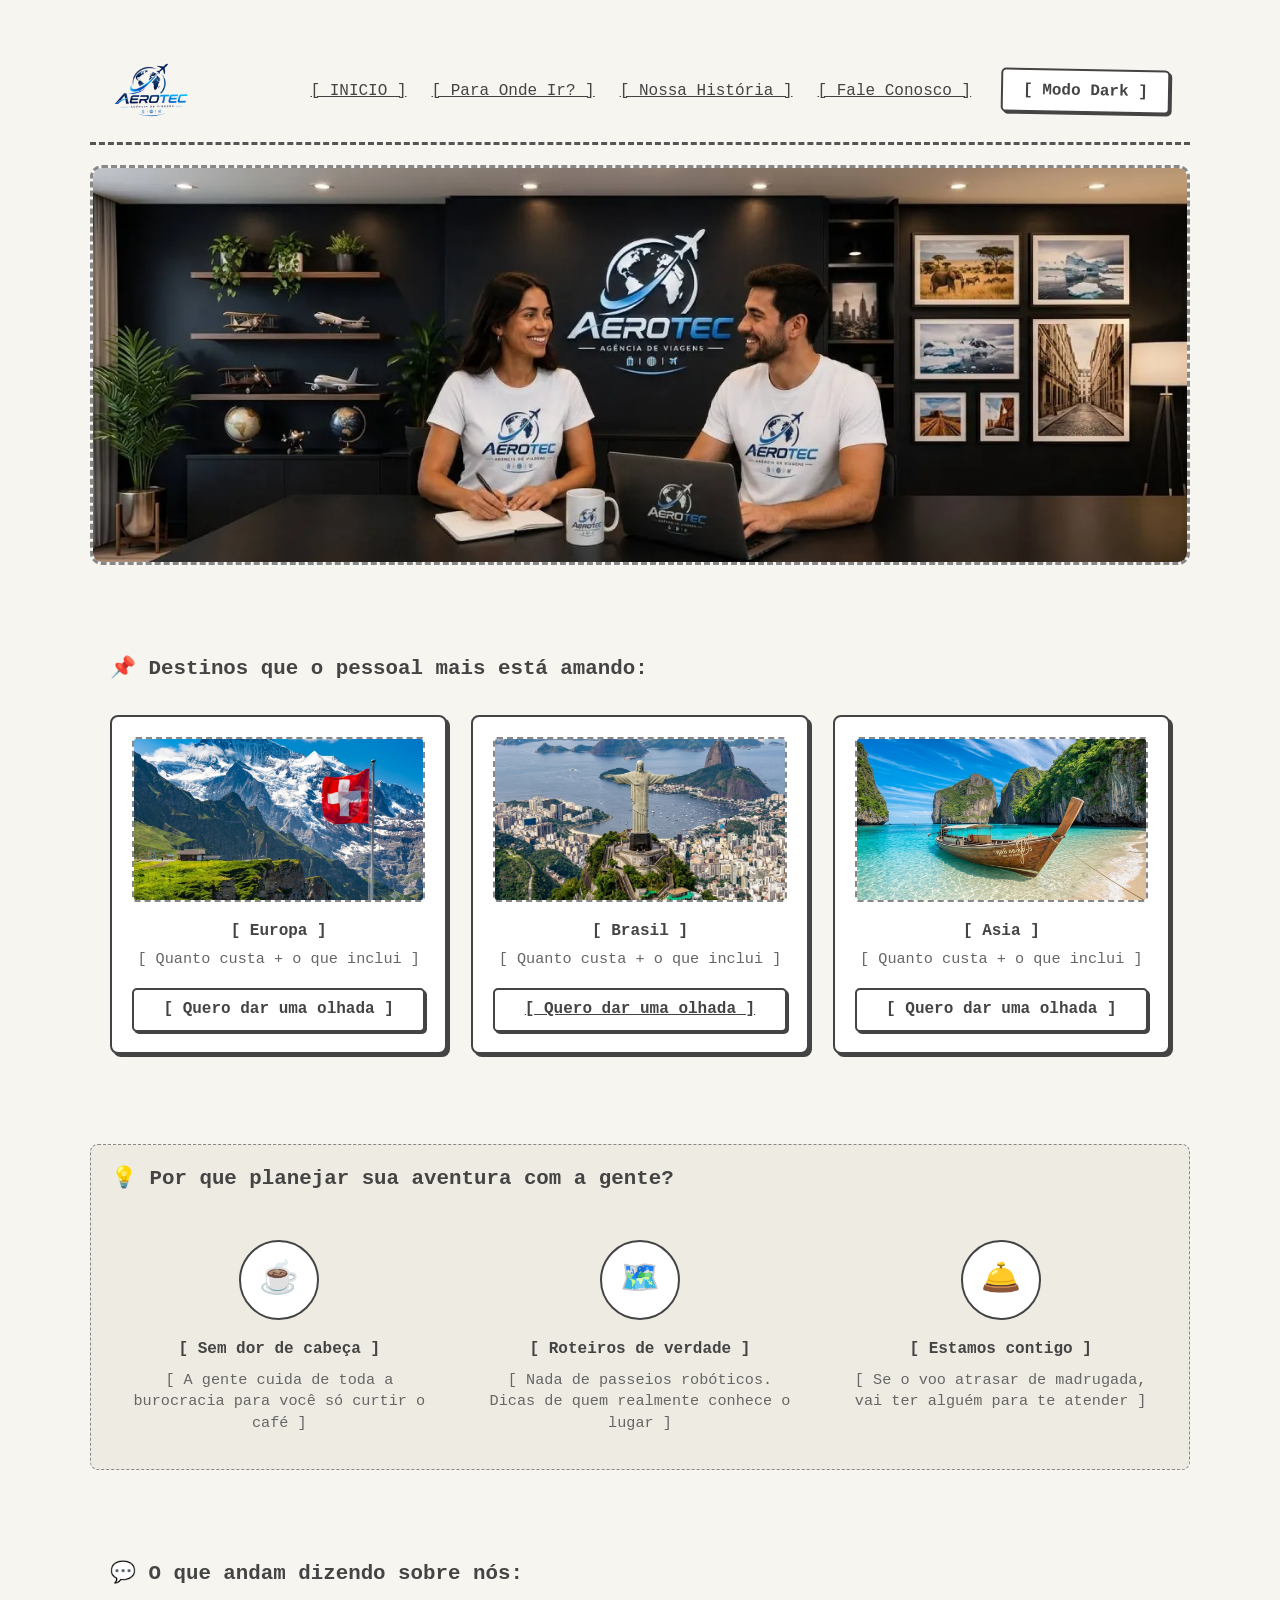
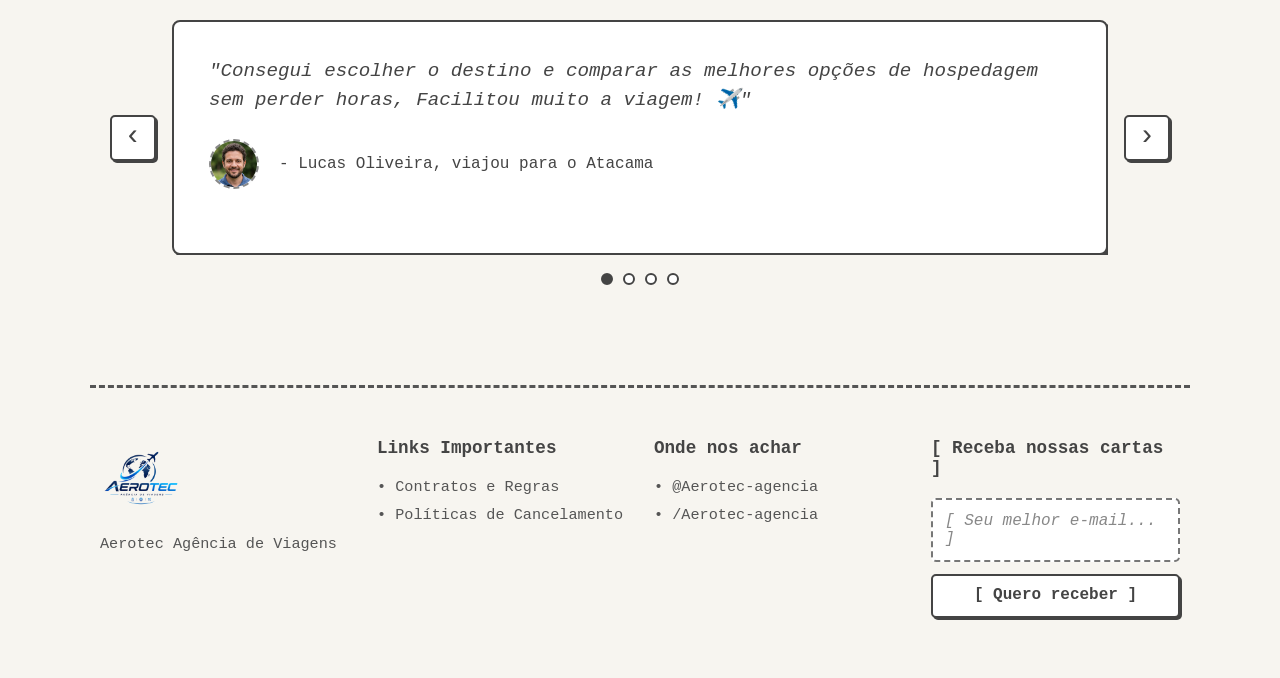
==== commit 553d1d7a: "Descrição das alterações" ====
--- a/index.html
+++ b/index.html
@@ -56,7 +56,7 @@
                     </div>
                     <h4>[ Brasil ]</h4>
                     <p>[ Quanto custa + o que inclui ]</p>
-                    <div class="botao-falso">[ Quero dar uma olhada ]</div>
+                    <a href="brasil.html" class="botao-falso">[ Quero dar uma olhada ]</a>
                 </div>
         
                 <!-- Card Ásia -->
@@ -233,4 +233,4 @@
     </script>
 
 </body>
-</html> +</html>
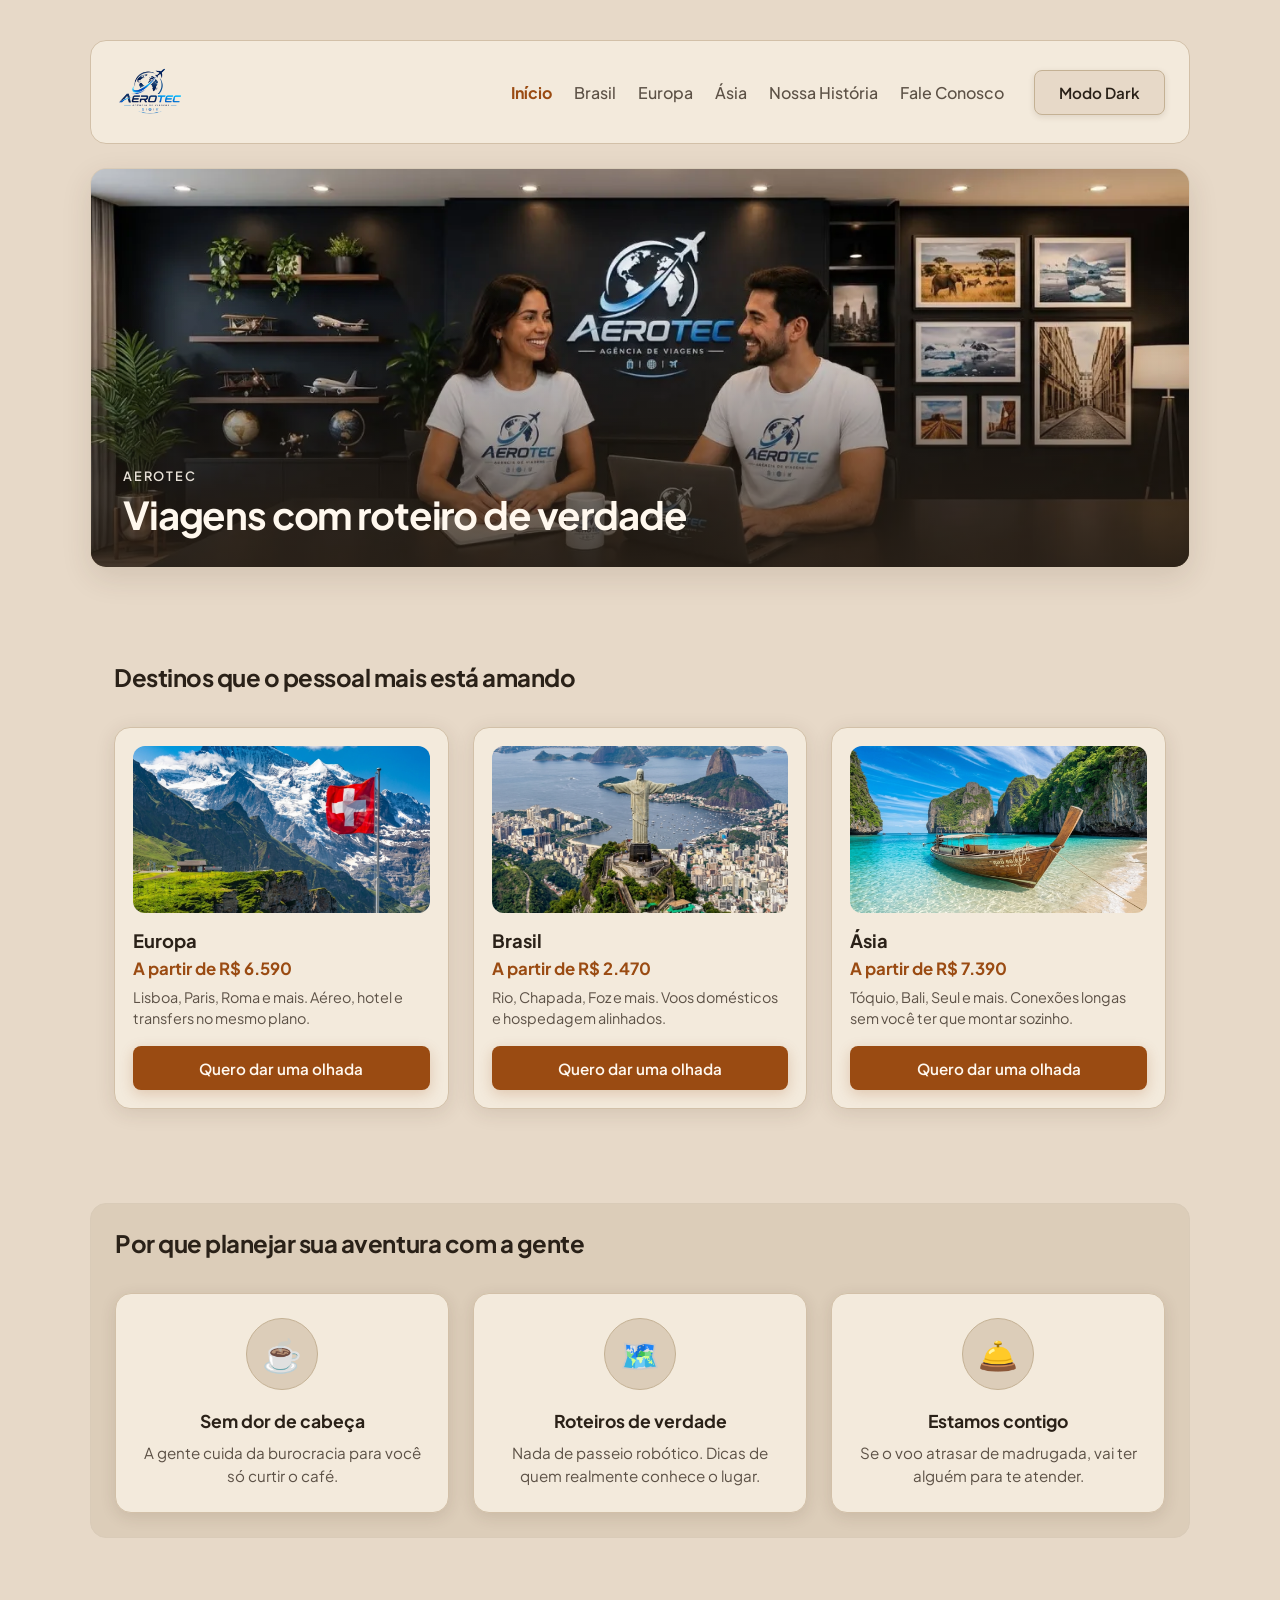
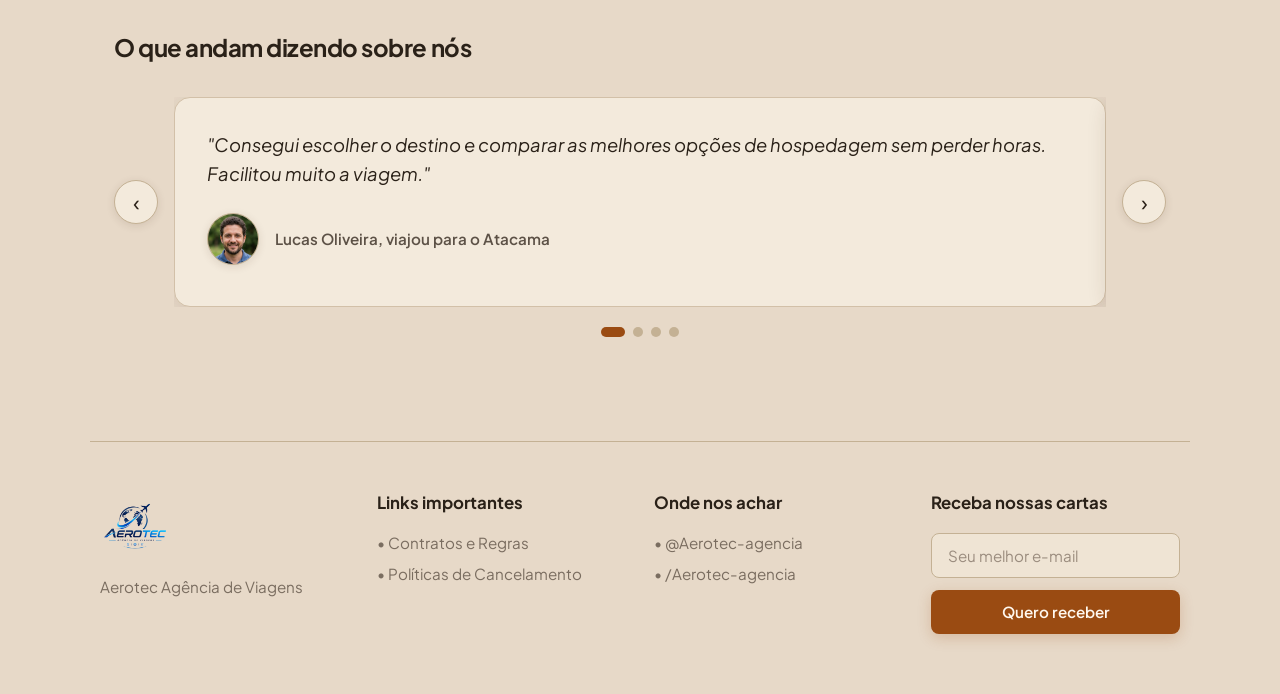
==== commit a39de10c: "Atualização completa do código" ====
--- a/index.html
+++ b/index.html
@@ -2,7 +2,11 @@
 <html lang="pt-BR">
 <head>
     <meta charset="UTF-8">
-    <title>Meu Rascunho - Aerotec Agência de Viagens</title>
+    <title>Aerotec Agência de Viagens</title>
+    <meta name="description" content="Roteiros no Brasil, Europa e Ásia com a Aerotec.">
+    <link rel="preconnect" href="https://fonts.googleapis.com">
+    <link rel="preconnect" href="https://fonts.gstatic.com" crossorigin>
+    <link href="https://fonts.googleapis.com/css2?family=Plus+Jakarta+Sans:wght@500;600;700&display=swap" rel="stylesheet">
     <link rel="stylesheet" href="style.css">
     <meta name="viewport" content="width=device-width, initial-scale=1.0">
 </head>
@@ -15,25 +19,30 @@
                 <div class="logo-box">
                     <img id="logo-header" class="logo-img tema-img" src="images/logo.webp" data-claro="images/logo.webp" data-escuro="images/logo%20dark.webp" alt="Logo Aerotec">
                 </div>
-                <button type="button" class="menu-toggle" id="menu-toggle" aria-expanded="false" aria-controls="nav-principal">[ Menu ]</button>
+                <button type="button" class="menu-toggle" id="menu-toggle" aria-expanded="false" aria-controls="nav-principal">Menu</button>
             </div>
             <nav class="nav-rascunho" id="nav-principal">
-                <a href="#inicio">[ INICIO ]</a>
-                <a href="#destinos">[ Para Onde Ir? ]</a>
-                <a href="historia.html">[ Nossa História ]</a>
-                <a href="#contato">[ Fale Conosco ]</a>
-                <button type="button" id="botao-modo-dark" class="botao-falso botao-modo-dark">[ Modo Dark ]</button>
+                <a href="#inicio" class="ativo">Início</a>
+                <a href="brasil.html">Brasil</a>
+                <a href="europa.html">Europa</a>
+                <a href="asia.html">Ásia</a>
+                <a href="historia.html">Nossa História</a>
+                <a href="#contato">Fale Conosco</a>
+                <button type="button" id="botao-modo-dark" class="botao-falso botao-modo-dark">Modo Dark</button>
             </nav>
         </header>
 
         <section class="hero-rascunho">
             <img id="hero-banner" class="hero-imagem tema-img" src="images/banner.webp" data-claro="images/banner.webp" data-escuro="images/banner%20dark.webp" alt="Banner Aerotec">
+            <div class="hero-legenda">
+                <span>Aerotec</span>
+                <h2>Viagens com roteiro de verdade</h2>
+            </div>
         </section>
         <section id="destinos" class="secao-rascunho">
-            <h3>📌 Destinos que o pessoal mais está amando:</h3>
+            <h3>Destinos que o pessoal mais está amando</h3>
             <div class="grid-destinos">
         
-                <!-- Card Europa -->
                 <div class="card-destino">
                     <div class="imagem-box">
                         <picture>
@@ -41,12 +50,12 @@
                             <img src="images/pag.europa.webp" alt="Europa">
                         </picture>
                     </div>
-                    <h4>[ Europa ]</h4>
-                    <p>[ Quanto custa + o que inclui ]</p>
-                    <div class="botao-falso">[ Quero dar uma olhada ]</div>
-                </div>
-        
-                <!-- Card Brasil -->
+                    <h4>Europa</h4>
+                    <p class="preco">A partir de R$ 6.590</p>
+                    <p class="card-desc">Lisboa, Paris, Roma e mais. Aéreo, hotel e transfers no mesmo plano.</p>
+                    <a href="europa.html" class="botao-falso">Quero dar uma olhada</a>
+                </div>
+        
                 <div class="card-destino">
                     <div class="imagem-box">
                         <picture>
@@ -54,12 +63,12 @@
                             <img src="images/pag.brasil.webp" alt="Brasil">
                         </picture>
                     </div>
-                    <h4>[ Brasil ]</h4>
-                    <p>[ Quanto custa + o que inclui ]</p>
-                    <a href="brasil.html" class="botao-falso">[ Quero dar uma olhada ]</a>
-                </div>
-        
-                <!-- Card Ásia -->
+                    <h4>Brasil</h4>
+                    <p class="preco">A partir de R$ 2.470</p>
+                    <p class="card-desc">Rio, Chapada, Foz e mais. Voos domésticos e hospedagem alinhados.</p>
+                    <a href="brasil.html" class="botao-falso">Quero dar uma olhada</a>
+                </div>
+        
                 <div class="card-destino">
                     <div class="imagem-box">
                         <picture>
@@ -67,76 +76,77 @@
                             <img src="images/pag.asia.webp" alt="Ásia">
                         </picture>
                     </div>
-                    <h4>[ Asia ]</h4>
-                    <p>[ Quanto custa + o que inclui ]</p>
-                    <div class="botao-falso">[ Quero dar uma olhada ]</div>
+                    <h4>Ásia</h4>
+                    <p class="preco">A partir de R$ 7.390</p>
+                    <p class="card-desc">Tóquio, Bali, Seul e mais. Conexões longas sem você ter que montar sozinho.</p>
+                    <a href="asia.html" class="botao-falso">Quero dar uma olhada</a>
                 </div>
         
             </div>
         </section>
 
         <section class="secao-rascunho bkg-papel">
-            <h3>💡 Por que planejar sua aventura com a gente?</h3>
+            <h3>Por que planejar sua aventura com a gente</h3>
             <div class="grid-vantagens">
                 <div class="card-vantagem">
                     <div class="icone-box">☕</div>
-                    <h4>[ Sem dor de cabeça ]</h4>
-                    <p>[ A gente cuida de toda a burocracia para você só curtir o café ]</p>
+                    <h4>Sem dor de cabeça</h4>
+                    <p>A gente cuida da burocracia para você só curtir o café.</p>
                 </div>
                 <div class="card-vantagem">
                     <div class="icone-box">🗺️</div>
-                    <h4>[ Roteiros de verdade ]</h4>
-                    <p>[ Nada de passeios robóticos. Dicas de quem realmente conhece o lugar ]</p>
+                    <h4>Roteiros de verdade</h4>
+                    <p>Nada de passeio robótico. Dicas de quem realmente conhece o lugar.</p>
                 </div>
                 <div class="card-vantagem">
                     <div class="icone-box">🛎️</div>
-                    <h4>[ Estamos contigo ]</h4>
-                    <p>[ Se o voo atrasar de madrugada, vai ter alguém para te atender ]</p>
+                    <h4>Estamos contigo</h4>
+                    <p>Se o voo atrasar de madrugada, vai ter alguém para te atender.</p>
                 </div>
             </div>
         </section>
 
         <section class="secao-rascunho">
-            <h3>💬 O que andam dizendo sobre nós:</h3>
+            <h3>O que andam dizendo sobre nós</h3>
             <div class="carrossel-depoimentos" id="carrossel-depoimentos">
                 <div class="carrossel-linha">
                     <button type="button" class="carrossel-seta" data-carrossel-prev aria-label="Depoimento anterior">‹</button>
                     <div class="carrossel-viewport">
                         <div class="carrossel-trilha">
                             <article class="depoimento-box">
-                                <p class="aspas">"Consegui escolher o destino e comparar as melhores opções de hospedagem sem perder horas, Facilitou muito a viagem! ✈️"</p>
+                                <p class="aspas">"Consegui escolher o destino e comparar as melhores opções de hospedagem sem perder horas. Facilitou muito a viagem."</p>
                                 <div class="cliente-info">
                                     <div class="avatar-falso">
                                         <img src="images/lucas avaliador.webp" alt="Foto de Lucas Oliveira">
                                     </div>
-                                    <span>- Lucas Oliveira, viajou para o Atacama</span>
-                                </div>
-                            </article>
-                            <article class="depoimento-box">
-                                <p class="aspas">"O roteiro na Europa foi redondo: trem, hotel e dicas de quem já conhecia a cidade. Não fiquei perdido nem um dia. 🗺️"</p>
+                                    <span>Lucas Oliveira, viajou para o Atacama</span>
+                                </div>
+                            </article>
+                            <article class="depoimento-box">
+                                <p class="aspas">"O roteiro na Europa foi redondo: trem, hotel e dicas de quem já conhecia a cidade. Não fiquei perdido nem um dia."</p>
                                 <div class="cliente-info">
                                     <div class="avatar-falso">
                                         <img src="images/marinaavaliadora.webp" alt="Foto de Marina Costa">
                                     </div>
-                                    <span>- Marina Costa, viajou para Lisboa</span>
-                                </div>
-                            </article>
-                            <article class="depoimento-box">
-                                <p class="aspas">"Pedi um plano para o Japão e saiu do papel sem enrolação. Passagens, hospedagem e horários certos para não perder nada. 🏯"</p>
+                                    <span>Marina Costa, viajou para Lisboa</span>
+                                </div>
+                            </article>
+                            <article class="depoimento-box">
+                                <p class="aspas">"Pedi um plano para o Japão e saiu do papel sem enrolação. Passagens, hospedagem e horários certos para não perder nada."</p>
                                 <div class="cliente-info">
                                     <div class="avatar-falso">
                                         <img src="images/rafaelavaliador.webp" alt="Foto de Rafael Santos">
                                     </div>
-                                    <span>- Rafael Santos, viajou para Tóquio</span>
-                                </div>
-                            </article>
-                            <article class="depoimento-box">
-                                <p class="aspas">"Queria conhecer o Brasil de verdade, não só o cartão-postal. A equipe montou um roteiro leve e com gente pra atender se algo saísse do script. 🌿"</p>
+                                    <span>Rafael Santos, viajou para Tóquio</span>
+                                </div>
+                            </article>
+                            <article class="depoimento-box">
+                                <p class="aspas">"Queria conhecer o Brasil de verdade, não só o cartão-postal. A equipe montou um roteiro leve e com gente pra atender se algo saísse do script."</p>
                                 <div class="cliente-info">
                                     <div class="avatar-falso">
                                         <img src="images/pedro avaliador.webp" alt="Foto de Pedro Raul">
                                     </div>
-                                    <span>- Pedro raul, viajou para a Chapada Diamantina</span>
+                                    <span>Pedro Raul, viajou para a Chapada Diamantina</span>
                                 </div>
                             </article>
                         </div>
@@ -153,19 +163,19 @@
                 <p>Aerotec Agência de Viagens</p>
             </div>
             <div class="coluna-footer">
-                <strong>Links Importantes</strong>
-                <p>• <a href="contratos.html" style="text-decoration: none; color: inherit;">Contratos e Regras</a></p>
-                <p>• <a href="politicas.html" style="text-decoration: none; color: inherit;">Políticas de Cancelamento</a></p>
+                <strong>Links importantes</strong>
+                <p>• <a href="contratos.html">Contratos e Regras</a></p>
+                <p>• <a href="politicas.html">Políticas de Cancelamento</a></p>
             </div>
             <div class="coluna-footer">
                 <strong>Onde nos achar</strong>
-                <p>• @Aerotec-agencia</p>
-                <p>• /Aerotec-agencia</p>
+                <p>• <a href="https://instagram.com/Aerotec-agencia">@Aerotec-agencia</a></p>
+                <p>• <a href="https://facebook.com/Aerotec-agencia">/Aerotec-agencia</a></p>
             </div>
             <div id="contato" class="coluna-footer">
-                <strong>[ Receba nossas cartas ]</strong>
-                <div class="input-falso">[ Seu melhor e-mail... ]</div>
-                <div class="botao-falso">[ Quero receber ]</div>
+                <strong>Receba nossas cartas</strong>
+                <input class="input-falso" type="email" name="email" placeholder="Seu melhor e-mail" autocomplete="email">
+                <button type="button" class="botao-falso">Quero receber</button>
             </div>
         </footer>
 
@@ -183,7 +193,7 @@
                 img.src = ativarDark ? img.dataset.escuro : img.dataset.claro;
             });
 
-            botaoModoDark.textContent = ativarDark ? '[ Modo Claro ]' : '[ Modo Dark ]';
+            botaoModoDark.textContent = ativarDark ? 'Modo Claro' : 'Modo Dark';
         });
 
         const carrossel = document.getElementById('carrossel-depoimentos');
@@ -218,7 +228,7 @@
         menuToggle.addEventListener('click', () => {
             const aberto = navPrincipal.classList.toggle('aberto');
             menuToggle.setAttribute('aria-expanded', String(aberto));
-            menuToggle.textContent = aberto ? '[ Fechar ]' : '[ Menu ]';
+            menuToggle.textContent = aberto ? 'Fechar' : 'Menu';
         });
 
         navPrincipal.querySelectorAll('a').forEach((link) => {
@@ -226,11 +236,11 @@
                 if (window.matchMedia('(max-width: 768px)').matches) {
                     navPrincipal.classList.remove('aberto');
                     menuToggle.setAttribute('aria-expanded', 'false');
-                    menuToggle.textContent = '[ Menu ]';
+                    menuToggle.textContent = 'Menu';
                 }
             });
         });
     </script>
 
 </body>
-</html>+</html>
--- a/style.css
+++ b/style.css
@@ -1,27 +1,33 @@
-/* CONFIGURAÇÕES GERAIS - ESTILO RASCUNHO À MÃO */
 * {
     margin: 0;
     padding: 0;
     box-sizing: border-box;
-    font-family: 'Comic Sans MS', 'Chalkboard SE', 'Courier New', sans-serif;
+    font-family: 'Plus Jakarta Sans', 'Inter', -apple-system, BlinkMacSystemFont, 'Segoe UI', Roboto, sans-serif;
     color: var(--texto-principal);
+    -webkit-font-smoothing: antialiased;
 }
 
 :root {
-    --fundo-pagina: #f7f5f0;
-    --texto-principal: #444444;
-    --texto-secundario: #666666;
-    --texto-suave: #555555;
-    --texto-placeholder: #888888;
-    --borda-principal: #444444;
-    --borda-secundaria: #555555;
-    --borda-suave: #888888;
-    --borda-tracejada: #777777;
-    --fundo-card: #ffffff;
-    --fundo-papel: #eeebe3;
-    --fundo-input: #ffffff;
-    --fundo-imagem: #fafafa;
-    --sombra-cor: #444444;
+    --fundo-pagina: #e7d9c8;
+    --texto-principal: #2a2118;
+    --texto-secundario: #5c5146;
+    --texto-suave: #7a6d60;
+    --texto-placeholder: #9a8c7e;
+    --borda-principal: #d2c0a8;
+    --borda-secundaria: #c4b194;
+    --borda-suave: #d9cbb8;
+    --borda-tracejada: #c4b194;
+    --fundo-card: #f3eadc;
+    --fundo-papel: #dccdb9;
+    --fundo-input: #efe4d4;
+    --fundo-imagem: #d4c4ae;
+    --sombra-cor: rgba(62, 44, 28, 0.12);
+    --cor-destaque: #9a4b12;
+    --cor-destaque-hover: #7c3d0e;
+    --sombra-destaque: rgba(154, 75, 18, 0.22);
+    --sombra-destaque-hover: rgba(154, 75, 18, 0.35);
+    --texto-botao: #fff8ef;
+    --texto-hero: #fff8ee;
 }
 
 html {
@@ -39,26 +45,32 @@
 body {
     background-color: var(--fundo-pagina);
     padding: 40px 16px;
-    transition: background-color 0.3s ease;
+    transition: background-color 0.3s ease, color 0.3s ease;
     overflow-x: hidden;
     min-width: 0;
 }
 
 body.modo-dark {
-    --fundo-pagina: #1a1a22;
-    --texto-principal: #e8e4dc;
-    --texto-secundario: #c4bfb5;
-    --texto-suave: #b8b3a8;
-    --texto-placeholder: #9a958a;
-    --borda-principal: #d4af37;
-    --borda-secundaria: #c9a227;
-    --borda-suave: #a89030;
-    --borda-tracejada: #8a7840;
-    --fundo-card: #252530;
-    --fundo-papel: #2a2a35;
-    --fundo-input: #2e2e3a;
-    --fundo-imagem: #303040;
-    --sombra-cor: #000000;
+    --fundo-pagina: #07080a;
+    --texto-principal: #f8fafc;
+    --texto-secundario: #d1d5db;
+    --texto-suave: #9ca3af;
+    --texto-placeholder: #6b7280;
+    --borda-principal: #26221a;
+    --borda-secundaria: #3a3324;
+    --borda-suave: #1d1a14;
+    --borda-tracejada: #3a3324;
+    --fundo-card: #111319;
+    --fundo-papel: #161922;
+    --fundo-input: #0d0f14;
+    --fundo-imagem: #161922;
+    --sombra-cor: rgba(0, 0, 0, 0.75);
+    --cor-destaque: #d4af37;
+    --cor-destaque-hover: #f3c644;
+    --sombra-destaque: rgba(212, 175, 55, 0.25);
+    --sombra-destaque-hover: rgba(212, 175, 55, 0.45);
+    --texto-botao: #07080a;
+    --texto-hero: #f8fafc;
 }
 
 .container-fixo {
@@ -71,45 +83,76 @@
 
 .secao-rascunho {
     margin: 70px 0;
-    padding: 20px;
+    padding: 24px;
 }
 
 .bkg-papel {
     background-color: var(--fundo-papel);
-    border-radius: 8px;
-    border: 1px dashed var(--borda-suave);
+    border-radius: 16px;
+    border: 1px solid var(--borda-suave);
 }
 
 h3 {
     margin-bottom: 35px;
-    font-size: clamp(1.1rem, 2.4vw, 1.3rem);
-    font-weight: bold;
+    font-size: clamp(1.2rem, 2.4vw, 1.5rem);
+    font-weight: 700;
+    letter-spacing: -0.02em;
     overflow-wrap: anywhere;
 }
 
 .botao-falso {
-    border: 2px solid var(--borda-principal);
-    padding: 10px 20px;
-    display: inline-block;
-    background: var(--fundo-card);
+    border: none;
+    padding: 12px 24px;
+    display: inline-flex;
+    align-items: center;
+    justify-content: center;
+    background: var(--cor-destaque);
+    color: var(--texto-botao);
     cursor: pointer;
     text-align: center;
-    font-weight: bold;
-    border-radius: 5px;
-    box-shadow: 2px 2px 0px var(--sombra-cor);
+    font-weight: 600;
+    border-radius: 8px;
+    box-shadow: 0 4px 14px var(--sombra-destaque);
     font-family: inherit;
-    font-size: inherit;
+    font-size: 0.95rem;
     min-height: 44px;
+    transition: all 0.2s ease;
+    text-decoration: none;
+}
+
+.botao-falso:hover {
+    background: var(--cor-destaque-hover);
+    transform: translateY(-2px);
+    box-shadow: 0 6px 20px var(--sombra-destaque-hover);
+}
+
+.botao-falso:active {
+    transform: translateY(0);
 }
 
 .input-falso {
-    border: 2px dashed var(--borda-tracejada);
-    padding: 12px;
+    border: 1px solid var(--borda-secundaria);
+    padding: 12px 16px;
     background: var(--fundo-input);
+    color: var(--texto-principal);
+    flex-grow: 1;
+    font-style: normal;
+    font-family: inherit;
+    font-size: 0.95rem;
+    border-radius: 8px;
+    width: 100%;
+    transition: border-color 0.2s ease, box-shadow 0.2s ease;
+}
+
+.input-falso::placeholder {
     color: var(--texto-placeholder);
-    flex-grow: 1;
-    font-style: italic;
-    border-radius: 5px;
+}
+
+.input-falso:focus-within,
+.input-falso:focus {
+    outline: none;
+    border-color: var(--cor-destaque);
+    box-shadow: 0 0 0 3px var(--sombra-destaque);
 }
 
 .header-rascunho {
@@ -117,9 +160,11 @@
     justify-content: space-between;
     align-items: center;
     gap: 16px;
-    padding: 10px 20px;
-    border-bottom: 3px dashed var(--borda-secundaria);
-    margin-bottom: 20px;
+    padding: 16px 24px;
+    background: var(--fundo-card);
+    border: 1px solid var(--borda-principal);
+    border-radius: 16px;
+    margin-bottom: 24px;
 }
 
 .header-topo {
@@ -130,13 +175,9 @@
     min-width: 0;
 }
 
-.logo-box {
-    transform: rotate(-1deg);
-}
-
 .logo-box img,
 .logo-footer {
-    height: 82px;
+    height: 70px;
     width: auto;
     max-width: min(220px, 100%);
     object-fit: contain;
@@ -148,15 +189,16 @@
 
 .menu-toggle {
     display: none;
-    border: 2px solid var(--borda-principal);
-    background: var(--fundo-card);
-    box-shadow: 2px 2px 0px var(--sombra-cor);
-    border-radius: 5px;
+    border: 1px solid var(--borda-secundaria);
+    background: var(--fundo-pagina);
+    box-shadow: 0 2px 6px var(--sombra-cor);
+    border-radius: 8px;
     padding: 10px 16px;
-    font-weight: bold;
+    font-weight: 600;
     font-family: inherit;
     cursor: pointer;
     min-height: 44px;
+    transition: background 0.2s ease;
 }
 
 .nav-rascunho {
@@ -164,37 +206,88 @@
     align-items: center;
     flex-wrap: wrap;
     justify-content: flex-end;
-    gap: 10px 25px;
+    gap: 12px 22px;
     min-width: 0;
 }
 
 .nav-rascunho a {
-    text-decoration: underline;
-    color: inherit;
+    text-decoration: none;
+    color: var(--texto-secundario);
+    font-weight: 500;
     white-space: nowrap;
+    transition: color 0.2s ease;
+}
+
+.nav-rascunho a:hover,
+.nav-rascunho a.ativo {
+    color: var(--cor-destaque);
+}
+
+.nav-rascunho a.ativo {
+    font-weight: 700;
 }
 
 .botao-modo-dark {
-    transform: rotate(1deg);
-    margin-left: 5px;
+    transform: none;
+    margin-left: 8px;
     white-space: nowrap;
+    background: var(--fundo-pagina);
+    color: var(--texto-principal);
+    border: 1px solid var(--borda-secundaria);
+    box-shadow: 0 2px 6px var(--sombra-cor);
+}
+
+.botao-modo-dark:hover {
+    background: var(--fundo-papel);
+    color: var(--cor-destaque);
 }
 
 .hero-rascunho {
-    border: 3px dashed var(--borda-suave);
-    border-radius: 12px;
+    position: relative;
+    border: 1px solid var(--borda-suave);
+    border-radius: 16px;
     overflow: hidden;
-    line-height: 0;
     aspect-ratio: 11 / 4;
     width: 100%;
+    box-shadow: 0 10px 30px var(--sombra-cor);
+    background: var(--fundo-imagem);
 }
 
 .hero-imagem {
+    position: absolute;
+    inset: 0;
     width: 100%;
     height: 100%;
-    display: block;
     object-fit: cover;
     object-position: center;
+}
+
+.hero-legenda {
+    position: absolute;
+    inset: 0;
+    z-index: 1;
+    display: flex;
+    flex-direction: column;
+    justify-content: flex-end;
+    padding: 28px 32px;
+    background: linear-gradient(to top, rgba(42, 33, 24, 0.82), rgba(42, 33, 24, 0.18) 48%, transparent 72%);
+}
+
+.hero-legenda span {
+    color: var(--texto-hero);
+    font-size: 0.8rem;
+    font-weight: 600;
+    letter-spacing: 0.14em;
+    text-transform: uppercase;
+    margin-bottom: 6px;
+    opacity: 0.9;
+}
+
+.hero-legenda h2 {
+    color: var(--texto-hero);
+    font-size: clamp(1.6rem, 4vw, 2.4rem);
+    font-weight: 700;
+    letter-spacing: -0.03em;
 }
 
 .grid-destinos {
@@ -204,24 +297,33 @@
 }
 
 .card-destino {
-    border: 2px solid var(--borda-principal);
-    width: 100%;
-    min-width: 0;
-    padding: 20px;
+    display: flex;
+    flex-direction: column;
+    border: 1px solid var(--borda-principal);
+    width: 100%;
+    min-width: 0;
+    padding: 18px;
     background: var(--fundo-card);
-    border-radius: 8px;
-    box-shadow: 3px 3px 0px var(--sombra-cor);
-    text-align: center;
+    border-radius: 16px;
+    box-shadow: 0 4px 20px var(--sombra-cor);
+    text-align: left;
+    transition: transform 0.2s ease, box-shadow 0.2s ease, border-color 0.2s ease;
+}
+
+.card-destino:hover {
+    transform: translateY(-4px);
+    box-shadow: 0 12px 28px var(--sombra-cor);
+    border-color: var(--cor-destaque);
 }
 
 .imagem-box {
-    border: 2px dashed var(--borda-suave);
+    border: none;
     aspect-ratio: 16 / 9;
     height: auto;
-    margin-bottom: 20px;
+    margin-bottom: 16px;
     background: var(--fundo-imagem);
     overflow: hidden;
-    border-radius: 4px;
+    border-radius: 12px;
 }
 
 .imagem-box picture,
@@ -232,17 +334,28 @@
 }
 
 .card-destino h4 {
-    margin-bottom: 10px;
-}
-
-.card-destino p {
-    margin-bottom: 20px;
+    margin-bottom: 6px;
+    font-size: 1.15rem;
+    font-weight: 700;
+}
+
+.card-destino .preco {
+    margin-bottom: 8px;
+    color: var(--cor-destaque);
+    font-size: 1.05rem;
+    font-weight: 700;
+}
+
+.card-destino .card-desc {
+    margin-bottom: 16px;
     color: var(--texto-secundario);
-    font-size: 0.95rem;
+    font-size: 0.9rem;
+    line-height: 1.5;
 }
 
 .card-destino .botao-falso {
     width: 100%;
+    margin-top: auto;
 }
 
 .grid-vantagens {
@@ -255,28 +368,36 @@
     width: 100%;
     min-width: 0;
     text-align: center;
-    padding: 15px;
+    padding: 24px 18px;
+    background: var(--fundo-card);
+    border-radius: 16px;
+    border: 1px solid var(--borda-principal);
+    box-shadow: 0 4px 16px var(--sombra-cor);
 }
 
 .icone-box {
-    border: 2px solid var(--borda-principal);
-    width: 80px;
-    height: 80px;
-    line-height: 76px;
+    border: 1px solid var(--borda-secundaria);
+    width: 72px;
+    height: 72px;
     font-size: 2rem;
     margin: 0 auto 20px auto;
-    background: var(--fundo-card);
+    background: var(--fundo-papel);
     border-radius: 50%;
+    display: flex;
+    align-items: center;
+    justify-content: center;
 }
 
 .card-vantagem h4 {
-    margin-bottom: 12px;
+    margin-bottom: 10px;
+    font-size: 1.1rem;
+    font-weight: 700;
 }
 
 .card-vantagem p {
     font-size: 0.95rem;
     color: var(--texto-secundario);
-    line-height: 1.4;
+    line-height: 1.5;
 }
 
 .carrossel-depoimentos {
@@ -297,7 +418,7 @@
 
 .carrossel-trilha {
     display: flex;
-    transition: transform 0.4s ease;
+    transition: transform 0.4s cubic-bezier(0.16, 1, 0.3, 1);
 }
 
 .carrossel-trilha .depoimento-box {
@@ -307,81 +428,94 @@
 }
 
 .carrossel-seta {
-    width: 46px;
-    height: 46px;
+    width: 44px;
+    height: 44px;
     flex-shrink: 0;
-    border: 2px solid var(--borda-principal);
+    border: 1px solid var(--borda-secundaria);
     background: var(--fundo-card);
-    box-shadow: 2px 2px 0px var(--sombra-cor);
-    border-radius: 5px;
+    box-shadow: 0 2px 8px var(--sombra-cor);
+    border-radius: 50%;
     cursor: pointer;
-    font-size: 1.8rem;
-    line-height: 1;
+    font-size: 1.4rem;
+    display: flex;
+    align-items: center;
+    justify-content: center;
     font-family: inherit;
     color: var(--texto-principal);
+    transition: all 0.2s ease;
 }
 
 .carrossel-seta:hover {
-    transform: translateY(-1px);
+    transform: translateY(-2px);
+    border-color: var(--cor-destaque);
+    color: var(--cor-destaque);
 }
 
 .carrossel-pontos {
     display: flex;
     justify-content: center;
-    gap: 10px;
-    margin-top: 18px;
+    gap: 8px;
+    margin-top: 20px;
 }
 
 .carrossel-ponto {
-    width: 12px;
-    height: 12px;
+    width: 10px;
+    height: 10px;
     padding: 0;
-    border: 2px solid var(--borda-principal);
-    background: var(--fundo-card);
+    border: none;
+    background: var(--borda-secundaria);
     border-radius: 50%;
     cursor: pointer;
+    transition: all 0.2s ease;
 }
 
 .carrossel-ponto.ativo {
-    background: var(--borda-principal);
+    background: var(--cor-destaque);
+    width: 24px;
+    border-radius: 12px;
 }
 
 .depoimento-box {
-    border: 2px solid var(--borda-principal);
-    padding: 35px;
+    border: 1px solid var(--borda-principal);
+    padding: 32px;
     background: var(--fundo-card);
-    border-radius: 8px;
-    box-shadow: 3px 3px 0px var(--sombra-cor);
+    border-radius: 16px;
+    box-shadow: 0 4px 20px var(--sombra-cor);
     position: relative;
 }
 
 .aspas {
     font-style: italic;
-    font-size: clamp(1rem, 2.2vw, 1.2rem);
-    margin-bottom: 25px;
-    line-height: 1.5;
+    font-size: clamp(1rem, 2.2vw, 1.15rem);
+    margin-bottom: 24px;
+    line-height: 1.6;
+    color: var(--texto-principal);
     overflow-wrap: anywhere;
 }
 
 .cliente-info {
     display: flex;
     align-items: center;
-    gap: 20px;
+    gap: 16px;
     min-width: 0;
 }
 
 .cliente-info span {
     overflow-wrap: anywhere;
+    font-weight: 600;
+    font-size: 0.95rem;
+    color: var(--texto-secundario);
 }
 
 .avatar-falso {
-    border: 2px dashed var(--borda-suave);
-    width: 50px;
-    height: 50px;
+    border: 1px solid var(--borda-secundaria);
+    width: 52px;
+    height: 52px;
     background: var(--fundo-imagem);
     border-radius: 50%;
     overflow: hidden;
     flex-shrink: 0;
+    box-shadow: 0 2px 8px var(--sombra-cor);
 }
 
 .avatar-falso img {
@@ -391,23 +525,13 @@
     display: block;
 }
 
-.avatar-iniciais {
-    width: 100%;
-    height: 100%;
-    display: flex;
-    align-items: center;
-    justify-content: center;
-    font-weight: bold;
-    font-size: 0.8rem;
-}
-
 .logo-footer {
     margin-bottom: 15px;
 }
 
 .footer-rascunho {
     margin-top: 80px;
-    border-top: 3px dashed var(--borda-secundaria);
+    border-top: 1px solid var(--borda-secundaria);
     padding: 50px 10px 20px 10px;
     display: grid;
     grid-template-columns: repeat(4, minmax(0, 1fr));
@@ -422,16 +546,26 @@
 .coluna-footer strong {
     display: block;
     margin-bottom: 20px;
-    font-size: 1.1rem;
+    font-size: 1.05rem;
+    font-weight: 700;
 }
 
 .coluna-footer p {
-    margin-bottom: 10px;
+    margin-bottom: 12px;
     font-size: 0.95rem;
     color: var(--texto-suave);
     overflow-wrap: anywhere;
 }
 
+.coluna-footer a {
+    color: inherit;
+    text-decoration: none;
+}
+
+.coluna-footer a:hover {
+    color: var(--cor-destaque);
+}
+
 .coluna-footer .input-falso {
     margin-bottom: 12px;
     display: block;
@@ -442,10 +576,66 @@
     width: 100%;
 }
 
+.pagina-simples {
+    max-width: 760px;
+    margin: 0 auto;
+    background: var(--fundo-card);
+    padding: 40px 36px;
+    border-radius: 16px;
+    border: 1px solid var(--borda-principal);
+    box-shadow: 0 8px 24px var(--sombra-cor);
+}
+
+.pagina-simples h1 {
+    font-size: clamp(1.4rem, 3vw, 1.8rem);
+    margin-bottom: 8px;
+    letter-spacing: -0.02em;
+}
+
+.pagina-simples h2 {
+    font-size: 1.1rem;
+    margin: 28px 0 10px;
+}
+
+.pagina-simples p {
+    color: var(--texto-secundario);
+    line-height: 1.7;
+    margin-bottom: 14px;
+}
+
+.pagina-simples .data-atualizacao {
+    color: var(--texto-suave);
+    font-style: italic;
+    margin-bottom: 24px;
+}
+
+.link-voltar {
+    display: inline-flex;
+    margin-bottom: 24px;
+    color: var(--cor-destaque);
+    text-decoration: none;
+    font-weight: 600;
+}
+
+.link-voltar:hover {
+    color: var(--cor-destaque-hover);
+}
+
+.logo-etec {
+    max-width: 150px;
+    height: auto;
+    margin: 8px auto 20px;
+    display: block;
+    padding: 12px;
+    background: var(--fundo-imagem);
+    border: 1px solid var(--borda-suave);
+    border-radius: 12px;
+}
+
 @media (max-width: 1024px) {
     .header-rascunho {
         flex-wrap: wrap;
-        padding: 10px 12px;
+        padding: 12px 16px;
     }
 
     .nav-rascunho {
@@ -474,7 +664,7 @@
 
     .secao-rascunho {
         margin: 40px 0;
-        padding: 16px 10px;
+        padding: 16px 12px;
     }
 
     .header-rascunho {
@@ -488,7 +678,7 @@
 
     .logo-box img,
     .logo-footer {
-        height: 64px;
+        height: 56px;
     }
 
     .menu-toggle {
@@ -504,7 +694,7 @@
         align-items: stretch;
         justify-content: flex-start;
         gap: 10px;
-        padding: 8px 0 4px;
+        padding: 12px 0 4px;
     }
 
     .nav-rascunho.aberto {
@@ -517,8 +707,8 @@
         text-align: center;
         white-space: normal;
         padding: 12px 10px;
-        border: 2px dashed var(--borda-suave);
-        border-radius: 5px;
+        border: 1px solid var(--borda-suave);
+        border-radius: 8px;
         text-decoration: none;
         margin-left: 0;
         transform: none;
@@ -526,6 +716,10 @@
 
     .hero-rascunho {
         aspect-ratio: 16 / 9;
+    }
+
+    .hero-legenda {
+        padding: 20px 18px;
     }
 
     .grid-destinos,
@@ -556,11 +750,13 @@
     .carrossel-linha .carrossel-seta:first-child {
         grid-area: prev;
         width: 100%;
+        border-radius: 8px;
     }
 
     .carrossel-linha .carrossel-seta:last-child {
         grid-area: next;
         width: 100%;
+        border-radius: 8px;
     }
 
     .depoimento-box {
@@ -588,6 +784,10 @@
         margin-left: auto;
         margin-right: auto;
     }
+
+    .pagina-simples {
+        padding: 24px 18px;
+    }
 }
 
 @media (max-width: 480px) {
@@ -601,16 +801,15 @@
 
     .secao-rascunho {
         margin: 28px 0;
-        padding: 12px 6px;
+        padding: 12px 8px;
     }
 
     .hero-rascunho {
         aspect-ratio: 4 / 3;
-        border-width: 2px;
     }
 
     .card-destino {
-        padding: 14px;
+        padding: 16px;
     }
 
     .botao-falso {
@@ -619,9 +818,8 @@
     }
 
     .icone-box {
-        width: 68px;
-        height: 68px;
-        line-height: 64px;
+        width: 64px;
+        height: 64px;
         font-size: 1.6rem;
     }
 }
